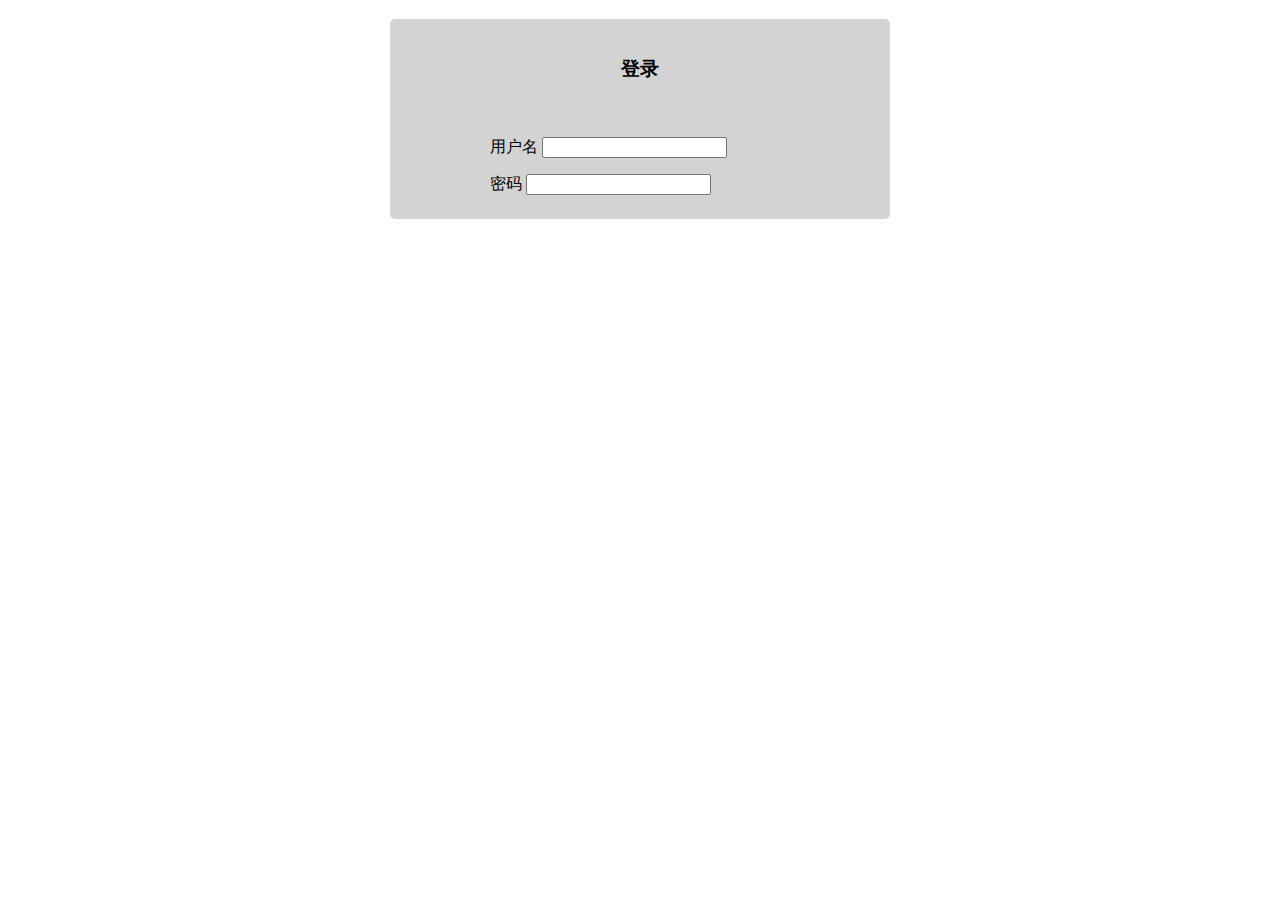
==== index.html @ 017119d0 "Update index.html" ====
<!Doctype html>
<html>
<head>
<meta charset="utf-8">
<title>我的主页</title>
  <style>
    .box{
      width:500px;
      height:200px;
      margin: auto;
      background-color: lightgray;
      border-radius: 5px 5px 5px 5px;
    }
    h3{
      text-align:center;
      line-height:100px;
    }
    .loginform{
      width:300px;
      height:100px;
      margin:auto;
    }
    input{
      
    }
  </style>
</head>
<body>
  <div class="box">
    <h3>登录</h3>
    <form class="loginform">
      <p>
        <span>用户名</span>
        <input type="text">
      </p>
      <p>
        <span>密码</span>
        <input type="text">
      </p>
    </form>
  </div>
</body>
</html>
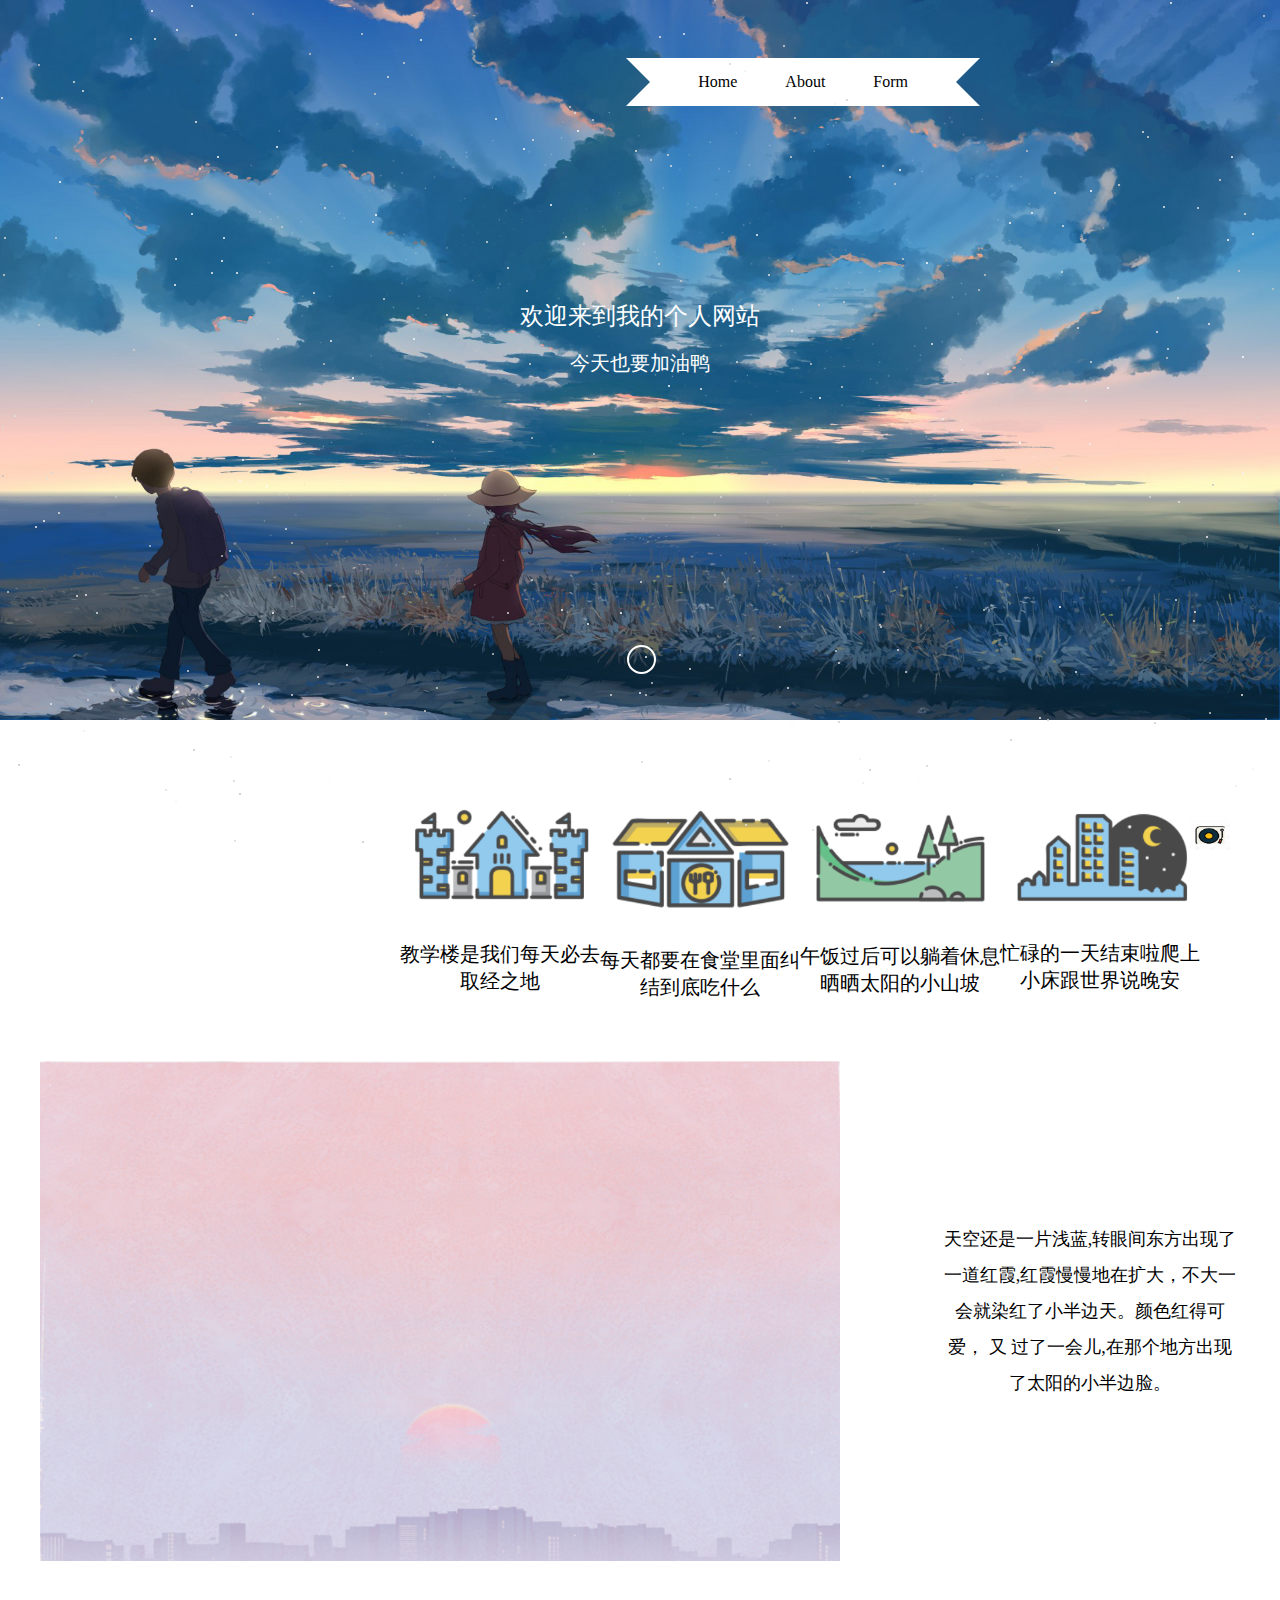
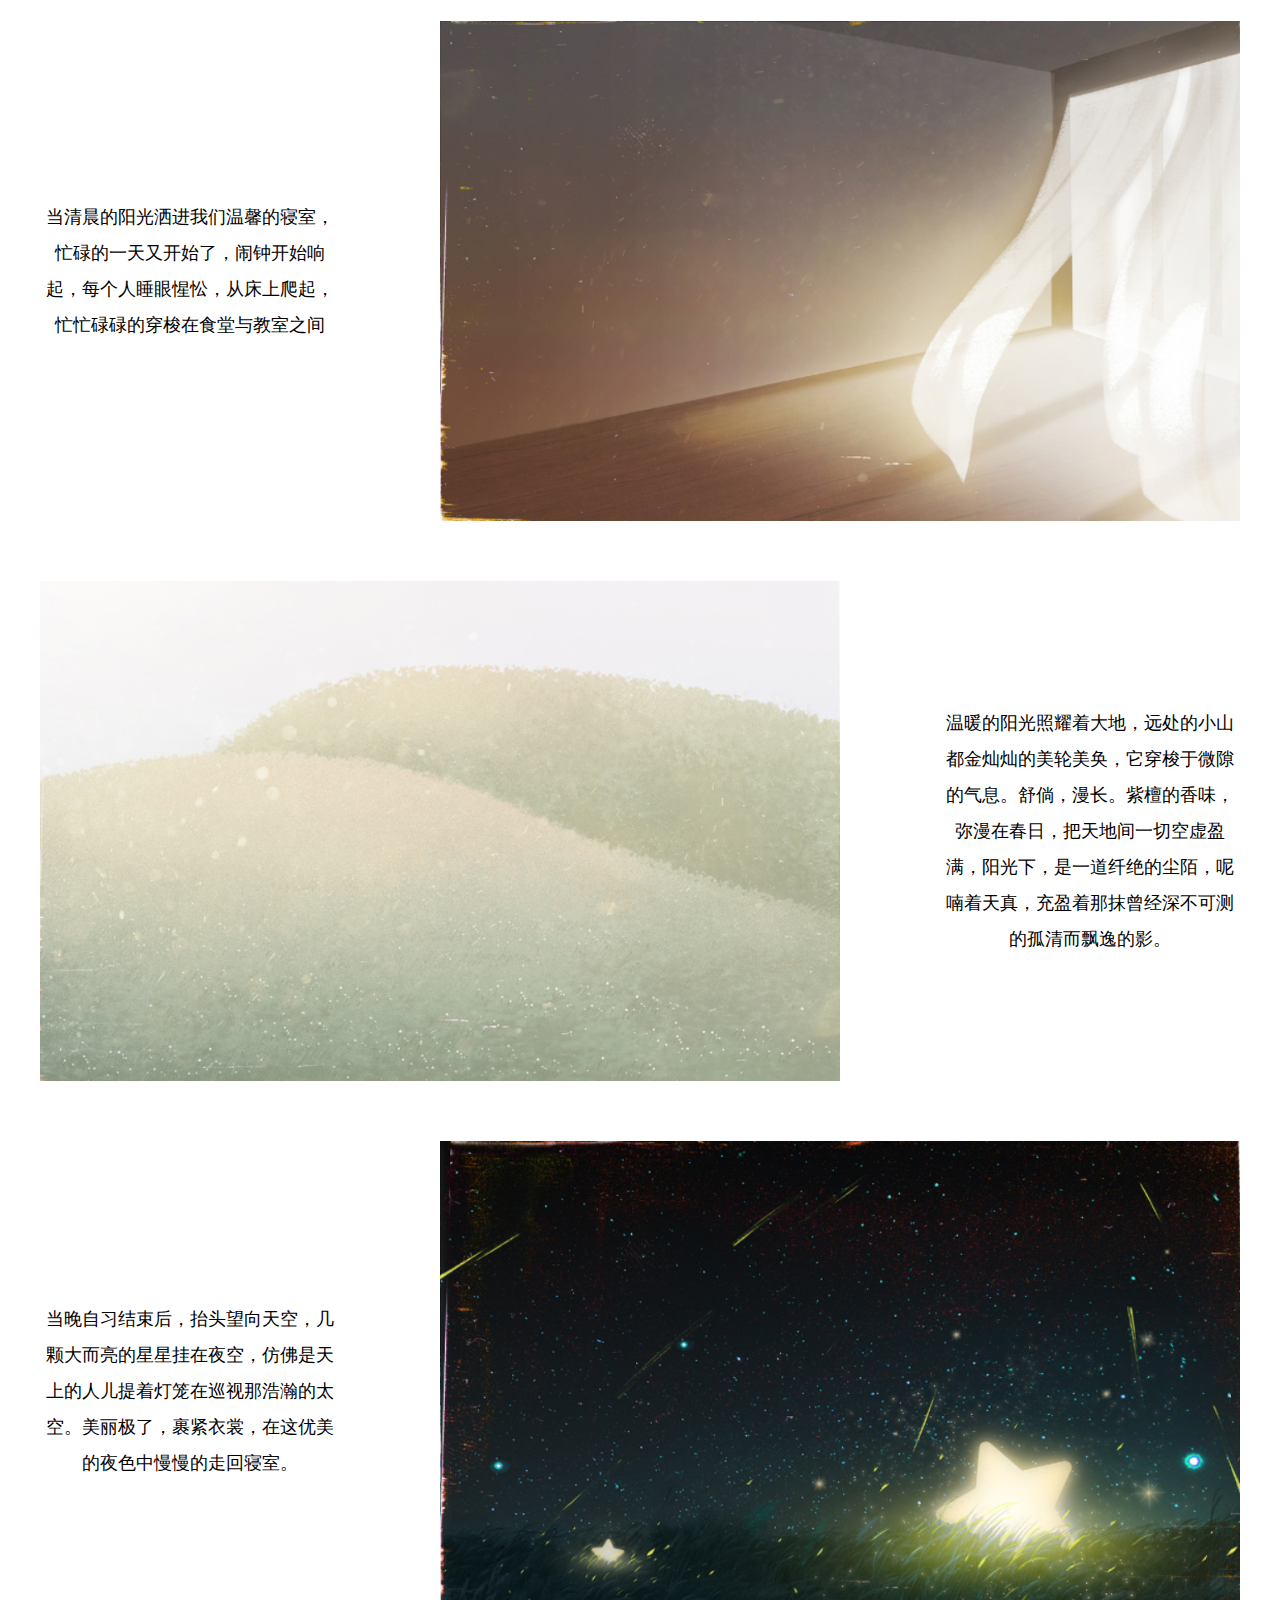
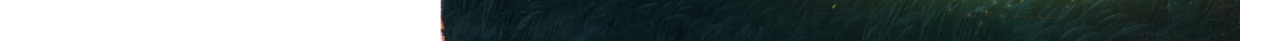
==== commit b293f499: "Update index.html" ====
--- a/index.html
+++ b/index.html
@@ -1,43 +1,81 @@
-<!Doctype html>
+<!doctype html>
 <html>
+
 <head>
-<meta charset="utf-8">
-<title>我的主页</title>
-  <style>
-    .box{
-      width:500px;
-      height:200px;
-      margin: auto;
-      background-color: lightgray;
-      border-radius: 5px 5px 5px 5px;
-    }
-    h3{
-      text-align:center;
-      line-height:100px;
-    }
-    .loginform{
-      width:300px;
-      height:100px;
-      margin:auto;
-    }
-    input{
-      
-    }
-  </style>
+    <meta charset="utf-8">
+    <title>我的主页</title>
+    <link rel="stylesheet" href="index.css">
 </head>
+
 <body>
-  <div class="box">
-    <h3>登录</h3>
-    <form class="loginform">
-      <p>
-        <span>用户名</span>
-        <input type="text">
-      </p>
-      <p>
-        <span>密码</span>
-        <input type="text">
-      </p>
-    </form>
-  </div>
+    <div class="home">
+        <div class="content">
+            <div class="stars"></div>
+            <img class="bgc" src="./img/imgs38.jpg" width="100%" alt="">
+            <h3 class="title">欢迎来到我的个人网站</h3>
+            <h3 class="titles">今天也要加油鸭</h3>
+            <img class="icon" src="./img/down.png" alt="">
+            <div class='ribbon'>
+                <a href='index.html'><span>Home</span></a>
+                <a href='about.html'><span>About</span></a>
+                <a href='form.html'><span>Form</span></a>
+
+            </div>
+
+        </div>
+        <div class="icons">
+            <div class="icons_items">
+                <img class="icons_items_imgs" src="./img/xuexiao.png" alt="">
+                <span>教学楼是我们每天必去取经之地</span>
+            </div>
+            <div class="icons_items">
+                <img class="icons_items_imgs" src="./img/canting.png" alt="">
+                <span>每天都要在食堂里面纠结到底吃什么</span>
+            </div>
+            <div class="icons_items">
+                <img class="icons_items_imgs" src="./img/fengjing.png" alt="">
+                <span>午饭过后可以躺着休息晒晒太阳的小山坡</span>
+            </div>
+            <div class="icons_items">
+                <img class="icons_items_imgs" src="./img/yewan.png" alt="">
+                <span>忙碌的一天结束啦爬上小床跟世界说晚安</span>
+            </div>
+        </div>
+        <div class="introduce">
+            <div class="introduce_item">
+                <img class="introduce_item_img" src="./img/imgs15.jpg" alt="">
+                <span class="introduce_item_title">天空还是一片浅蓝,转眼间东方出现了一道红霞,红霞慢慢地在扩大，不大一会就染红了小半边天。颜色红得可爱， 又 过了一会儿,在那个地方出现了太阳的小半边脸。</span>
+
+            </div>
+            <div class="introduce_item">
+
+                <span class="introduce_item_titles">当清晨的阳光洒进我们温馨的寝室，忙碌的一天又开始了，闹钟开始响起，每个人睡眼惺忪，从床上爬起，忙忙碌碌的穿梭在食堂与教室之间</span>
+                <img class="introduce_item_img" src="./img/imgs36.jpg" alt="">
+            </div>
+            <div class="introduce_item">
+                <img class="introduce_item_img" src="./img/imgs16.jpg" alt="">
+                <span class="introduce_item_title">温暖的阳光照耀着大地，远处的小山都金灿灿的美轮美奂，它穿梭于微隙的气息。舒倘，漫长。紫檀的香味，弥漫在春日，把天地间一切空虚盈满，阳光下，是一道纤绝的尘陌，呢喃着天真，充盈着那抹曾经深不可测的孤清而飘逸的影。</span>
+            </div>
+            <div class="introduce_item">
+                <span class="introduce_item_titles">当晚自习结束后，抬头望向天空，几颗大而亮的星星挂在夜空，仿佛是天上的人儿提着灯笼在巡视那浩瀚的太空。美丽极了，裹紧衣裳，在这优美的夜色中慢慢的走回寝室。</span>
+                <img class="introduce_item_img" src="./img/imgs14.jpg" alt="">
+            </div>
+        </div>
+        <audio autoplay="autoplay" id="audio" loop="loop">
+                <source src="video/music.mp3" type="audio/MP3">
+               
+        </audio>
+        <img class="music_img" src="./img/music_img.png" alt="">
+    </div>
+
 </body>
-</html>
+<script>
+    let mucics = document.getElementById('audio')
+    document.body.addEventListener('mousemove', function() {
+        setTimeout(() => {
+            mucics.play();
+        }, 2000);
+    }, false);
+</script>
+
+</html>--- a/index.css
+++ b/index.css
@@ -0,0 +1,273 @@
+* {
+    margin: 0;
+    padding: 0
+}
+
+.home {
+    height: 100%;
+    overflow: hidden;
+}
+
+.content {
+    perspective: 340px;
+    width: 100%;
+    position: relative;
+}
+
+h1 {
+    color: white;
+    text-align: center;
+}
+
+span {
+    display: block;
+    text-align: center;
+}
+
+.stars {
+    position: absolute;
+    top: 50%;
+    left: 50%;
+    width: 2px;
+    height: 2px;
+    z-index: 999;
+    border-radius: 50%;
+    box-shadow: -447px 387px #c4c4c4, -401px 118px #fafafa, -109px 217px #d9d9d9, -680px -436px #e3e3e3, 514px 360px #cccccc, -708px 298px #e8e8e8, -696px -270px #ededed, 116px -128px #f7f7f7, 179px 35px white, -404px -90px whitesmoke, -331px -309px #c4c4c4, -363px -24px #d1d1d1, 277px 416px #fafafa, -145px -244px whitesmoke, 123px 62px #d4d4d4, -407px 418px #d9d9d9, 535px 237px #d9d9d9, -466px -78px #f7f7f7, 257px 287px #dedede, 327px -398px #e0e0e0, -602px -38px #c2c2c2, 128px 398px #e6e6e6, 274px -446px #d1d1d1, -602px -298px #c7c7c7, 526px -5px #c4c4c4, -90px -158px #fcfcfc, 5px 294px whitesmoke, -633px 229px #c4c4c4, -475px 427px #dedede, 586px -453px #f2f2f2, 180px -432px #c7c7c7, -637px -88px #cfcfcf, -453px 308px #d6d6d6, -111px 1px #d9d9d9, 573px -450px #ededed, 198px 300px #d6d6d6, -355px 166px #dedede, -715px 13px #e3e3e3, 262px -104px #d1d1d1, 147px 325px #dbdbdb, 1px 399px #dbdbdb, 286px -100px white, 43px -329px #e8e8e8, 617px 55px #d9d9d9, -168px -392px #cccccc, 84px 219px #c9c9c9, 507px -226px #d9d9d9, -327px -70px #e6e6e6, 386px -212px #c4c4c4, -717px 4px #cfcfcf, 502px -231px #e3e3e3, 302px 56px #ededed, 649px 341px #c7c7c7, 569px 350px #c9c9c9, 516px -31px #e6e6e6, 689px 447px #c2c2c2, 591px -206px #fafafa, 422px -137px #e6e6e6, -510px -324px #cccccc, -649px 287px #c2c2c2, -194px -48px #f7f7f7, -279px -329px #d1d1d1, -406px 478px #dbdbdb, -735px -87px #c9c9c9, 30px -197px #dedede, -564px 233px #e6e6e6, -486px -324px #ededed, -54px -7px #ededed, -441px -194px #e3e3e3, -133px -95px #e0e0e0, -722px -73px #d6d6d6, 595px 423px #ededed, 568px -39px #ededed, 370px 377px #d1d1d1, -419px -102px #fcfcfc, -450px 109px #c4c4c4, -57px -119px #d1d1d1, -582px 150px #e6e6e6, 206px -263px #cfcfcf, 582px -461px #c9c9c9, -268px -141px #d9d9d9, -148px 291px #c7c7c7, 254px -179px #c9c9c9, 725px 424px #f0f0f0, 391px -150px #ebebeb, 89px -299px #d4d4d4, 170px 1px #c9c9c9, 243px 209px #c7c7c7, 27px 460px #c9c9c9, -465px -380px #d4d4d4, 530px -360px whitesmoke, -626px 53px #e0e0e0, 706px 218px #d9d9d9, 40px -82px #cccccc, -5px -212px #e6e6e6, -742px 33px #ebebeb, -714px 478px #e0e0e0, -585px -125px #cccccc, -216px 348px #cfcfcf, 601px 332px #ededed, 344px -88px #c4c4c4, 659px -22px #d1d1d1, -411px 188px #d6d6d6, -423px -206px #fcfcfc, -359px -136px #cfcfcf, 612px 406px whitesmoke, 725px 96px whitesmoke, 363px -446px white, -204px 325px #c9c9c9, 740px 176px #fafafa, -489px -352px white, -638px 64px #dbdbdb, 537px -65px #dbdbdb, 151px -32px #ebebeb, 681px 212px #fcfcfc, 604px -149px #e6e6e6, -542px -398px #c4c4c4, -707px 66px whitesmoke, -381px 258px #cfcfcf, -30px 332px #d6d6d6, 512px -381px #c9c9c9, 195px 288px #cccccc, -278px 479px #c7c7c7, 27px -208px #d6d6d6, -288px 15px white, -680px 248px #dedede, 433px 31px #c9c9c9, 150px -206px #d4d4d4, -79px 247px white, -594px 115px #e0e0e0, 99px 292px #e0e0e0, 673px -269px #dedede, -257px -64px #d1d1d1, 449px 81px #f2f2f2, 18px -99px #d1d1d1, -694px 415px #f7f7f7, 240px 264px #e0e0e0, 450px -172px white, 383px 7px #e8e8e8, 338px -73px #c9c9c9, 291px -19px #ebebeb, 659px 137px #d1d1d1, 602px -6px #fcfcfc, 554px 249px #ebebeb, 625px 356px #d9d9d9, 579px -183px #d6d6d6, -20px 250px white, -401px 431px #c4c4c4, -645px -232px #cccccc, -265px -148px white, 553px 258px #d1d1d1, 166px -360px #ebebeb, 719px 51px #ededed, 612px -129px #ebebeb, -465px -104px #f2f2f2, -154px -121px #d9d9d9, -1px 330px #f2f2f2, -666px 248px #f7f7f7, -720px 264px #ededed, 148px -365px #e6e6e6, -388px -349px #c4c4c4, 128px -88px #e3e3e3, -683px -274px #fafafa, -341px 41px #c9c9c9, -59px -471px #f0f0f0, -3px -427px #c2c2c2, 418px 167px #d6d6d6, 343px 247px #c7c7c7, 623px -347px #d1d1d1, 716px -217px white, 243px -409px whitesmoke, -75px -126px #d6d6d6, -730px -91px #c9c9c9, -210px -397px #cfcfcf, -349px 180px #c9c9c9, -567px -281px #e0e0e0, -460px 381px #fcfcfc, -310px -22px #ededed, 450px -1px #dbdbdb, -405px -328px #e3e3e3, 5px 332px #d6d6d6, -294px 302px #fcfcfc, -398px 97px whitesmoke, -696px 325px #cfcfcf, -589px 110px #d6d6d6, 353px -411px #dbdbdb, -697px -318px #ebebeb, -114px -72px #f0f0f0, 259px -193px #fcfcfc, 60px 26px #e6e6e6, -63px -232px white, 205px -372px #f7f7f7, -464px -333px #f2f2f2, -374px 123px white, -377px -386px #c7c7c7, -80px 337px #cccccc, 478px -178px #dbdbdb, 222px 420px #ebebeb, -707px 99px #c4c4c4, 716px -132px #fafafa, -253px -286px #e3e3e3, 646px 178px #f0f0f0, 201px 24px #d1d1d1, 178px -58px #c7c7c7, -557px 368px #ededed, 0px 219px #d9d9d9, -266px -269px #cccccc, 242px -197px #c9c9c9, -419px 193px #c2c2c2, -47px 91px #c7c7c7, -109px 75px #c2c2c2, -146px -453px #d6d6d6, 671px -350px #f2f2f2, 421px -91px #d9d9d9, 738px 19px #ededed, -316px -155px #dedede, 419px 244px #fcfcfc, -278px -418px #d6d6d6, -581px -181px #fcfcfc, 139px 264px #d9d9d9, 691px -11px #ebebeb, -622px 402px #c2c2c2, 219px 396px #f0f0f0, -149px -423px white, -716px -78px #d9d9d9, -590px 341px #e6e6e6, -208px 79px #d6d6d6, -227px -24px #f7f7f7, 239px 262px #d1d1d1, 740px 443px #f7f7f7, 509px 134px #d6d6d6, -555px 232px #e8e8e8, -67px -427px #cfcfcf, -368px 250px #f7f7f7, 715px -415px #fafafa, 411px -301px #f0f0f0, -322px 287px #d9d9d9, -429px -90px #f2f2f2, -327px -387px #f0f0f0, -491px 183px #c2c2c2, -133px 250px #d4d4d4, 538px 139px #e3e3e3, -417px -125px #f0f0f0, 653px -351px #e6e6e6, -549px 38px #d4d4d4, 602px 110px whitesmoke, 415px 105px #e0e0e0, -733px -371px #cfcfcf, 286px 403px #d4d4d4, 11px 320px #c4c4c4, -597px 158px whitesmoke, 716px -350px whitesmoke, 321px 67px #fafafa, -237px -300px #cfcfcf, 74px 152px #c9c9c9, 587px -123px #fcfcfc, 699px -332px whitesmoke, 399px 355px #f7f7f7, -323px 314px #dbdbdb, 89px 416px #c7c7c7, 445px 38px #e3e3e3, 572px 122px #c4c4c4, -258px 372px white, 49px 306px #d9d9d9, 437px -35px #dedede, 566px 174px #f2f2f2, 732px -299px whitesmoke, -410px 394px #ededed, 131px -415px white, 19px -326px #e8e8e8, -700px -188px #d1d1d1, 96px -1px #e0e0e0, -328px -396px #f0f0f0, -117px -214px #fcfcfc, -53px 261px #ebebeb, 80px 134px #d6d6d6, -364px -216px white, -636px -125px #dbdbdb, -639px -265px #e3e3e3, 208px 98px #c7c7c7, 172px 467px #e0e0e0, 435px 309px #e3e3e3, 194px -259px #f0f0f0, 209px -186px #c9c9c9, -312px 418px #fafafa, 229px 407px #c9c9c9, -449px -357px #fafafa, 674px 121px #e8e8e8, 608px -429px #ebebeb, -431px -428px #cfcfcf, 105px 462px #e3e3e3, -179px -372px #e3e3e3, 143px -317px #d6d6d6, -449px -149px #fafafa, -544px 250px #dedede, -220px -323px whitesmoke, 658px 8px whitesmoke, -656px -244px #e8e8e8, 347px 11px whitesmoke, 694px -230px #f7f7f7, -317px 1px #c4c4c4, 28px 23px #fcfcfc, -382px 321px #dbdbdb, 632px -74px #c4c4c4, 154px -245px #c2c2c2, -553px 337px #d6d6d6, -48px -243px #d1d1d1, 92px -391px #cccccc, -71px -256px #cfcfcf, -372px 57px #d9d9d9, 369px -140px #fcfcfc, 675px 81px #c2c2c2, -663px 254px #cccccc, 703px -203px #ededed, 74px -363px #c2c2c2, 643px -458px #d1d1d1, 198px 359px #cccccc, 265px 309px #d4d4d4, -353px -368px #e8e8e8, -465px 439px whitesmoke, 693px 360px #c9c9c9, 634px -397px #d1d1d1, 467px 25px whitesmoke, -558px -272px #e6e6e6, 671px 69px #dbdbdb, 407px 357px #cfcfcf, 379px 80px white, 10px -203px #c9c9c9, 104px -292px #f0f0f0, -667px -29px #d1d1d1, 557px -155px #e6e6e6, -505px 115px #cfcfcf, -605px 164px #f2f2f2, -108px -223px #e0e0e0, 523px -156px #ebebeb, 691px 230px white, -507px -13px #d1d1d1, -349px 332px #dedede, 520px 266px whitesmoke, -66px -250px #e6e6e6, -496px -449px #ebebeb, 414px -170px #dedede, -649px 230px #ebebeb, 598px -92px #c7c7c7, -638px 113px #c2c2c2, 151px 363px #f7f7f7, -445px -241px #f0f0f0, 527px -14px #dedede, 203px -61px #cfcfcf, -716px -284px #ebebeb, -525px 134px #c2c2c2;
+    animation: fly 15s linear infinite;
+    transform-style: preserve-3d;
+}
+
+.stars:before,
+.stars:after {
+    content: "";
+    position: absolute;
+    width: inherit;
+    height: inherit;
+    box-shadow: inherit;
+}
+
+.stars:before {
+    transform: translateZ(-300px);
+    opacity: .6;
+}
+
+.stars:after {
+    transform: translateZ(-600px);
+    opacity: .4;
+}
+
+@keyframes fly {
+    from {
+        transform: translateZ(0px);
+        opacity: .6;
+    }
+    to {
+        transform: translateZ(200px);
+        opacity: .8;
+    }
+}
+
+.title {
+    position: absolute;
+    display: flex;
+    justify-content: center;
+    left: 0;
+    right: 0;
+    top: 300px;
+    margin: auto;
+    bottom: 0;
+    color: #fff;
+    font-size: 24px;
+    font-weight: 500;
+}
+
+.titles {
+    position: absolute;
+    display: flex;
+    justify-content: center;
+    left: 0;
+    right: 0;
+    top: 350px;
+    margin: auto;
+    bottom: 0;
+    color: #fff;
+    font-size: 20px;
+    font-weight: 500;
+}
+
+.icon {
+    width: 15px;
+    height: 15px;
+    padding: 5px;
+    border: 2px solid #fff;
+    border-radius: 100%;
+    position: absolute;
+    left: 49%;
+    bottom: 50px;
+    animation: downs 2s linear infinite;
+}
+
+@keyframes downs {
+    from {
+        transform: translatey(0px);
+        opacity: .6;
+    }
+    to {
+        transform: translatey(30px);
+        opacity: .8;
+    }
+}
+
+.ribbon {
+    display: flex;
+    justify-content: center;
+    position: absolute;
+    right: 300px;
+    top: 50px;
+    margin: auto;
+}
+
+.ribbon:after,
+.ribbon:before {
+    margin-top: 0.5em;
+    content: "";
+    display: flex;
+    ;
+    border: 1.5em solid #fff;
+}
+
+.ribbon:after {
+    border-right-color: transparent;
+}
+
+.ribbon:before {
+    border-left-color: transparent;
+}
+
+.ribbon a:link,
+.ribbon a:visited {
+    color: #000;
+    text-decoration: none;
+    height: 3.5em;
+    overflow: hidden;
+}
+
+.ribbon span {
+    background: #fff;
+    display: inline-block;
+    line-height: 3em;
+    padding: 0 1.5em;
+    margin-top: 0.5em;
+    position: relative;
+    -webkit-transition: background-color 0.2s, margin-top 0.2s;
+    /* Saf3.2+, Chrome */
+    -moz-transition: background-color 0.2s, margin-top 0.2s;
+    /* FF4+ */
+    -ms-transition: background-color 0.2s, margin-top 0.2s;
+    /* IE10 */
+    -o-transition: background-color 0.2s, margin-top 0.2s;
+    /* Opera 10.5+ */
+    transition: background-color 0.2s, margin-top 0.2s;
+}
+
+.ribbon a:hover span {
+    background: #FFD204;
+    margin-top: 0;
+}
+
+.ribbon span:before {
+    content: "";
+    position: absolute;
+    top: 3em;
+    left: 0;
+    border-right: 0.5em solid #9B8651;
+    border-bottom: 0.5em solid #fff;
+}
+
+.ribbon span:after {
+    content: "";
+    position: absolute;
+    top: 3em;
+    right: 0;
+    border-left: 0.5em solid #9B8651;
+    border-bottom: 0.5em solid #fff;
+}
+
+.introduce {
+    display: flex;
+    flex-direction: column;
+}
+
+.introduce_item {
+    display: flex;
+    justify-content: center;
+    margin-top: 60px;
+}
+
+.introduce_item_img {
+    width: 800px;
+    height: 500px;
+}
+
+.introduce_item_title {
+    width: 300px;
+    font-size: 18px;
+    line-height: 36px;
+    align-self: center;
+    padding-left: 100px;
+}
+
+.introduce_item_titles {
+    width: 300px;
+    font-size: 18px;
+    line-height: 36px;
+    align-self: center;
+    padding-right: 100px;
+}
+
+audio {
+    position: fixed;
+    bottom: 50px;
+    right: 0;
+}
+
+.music_img {
+    position: fixed;
+    bottom: 50px;
+    right: 50px;
+    width: 40px;
+    height: 30px;
+    animation: muscis 5s linear infinite;
+}
+
+@keyframes muscis {
+    from {
+        transform: rotate (0deg);
+        opacity: .6;
+    }
+    to {
+        transform: rotate(360deg);
+        opacity: .8;
+    }
+}
+
+.icons {
+    display: flex;
+    justify-content: space-between;
+    padding: 0 400px;
+    box-sizing: border-box;
+    overflow: hidden;
+}
+
+.icons_items {
+    display: flex;
+    flex-direction: column;
+    font-size: 20px;
+    margin-top: 80px;
+    width: 200px;
+}
+
+.icons_items_imgs {
+    width: 200px;
+    margin-bottom: 30px;
+}
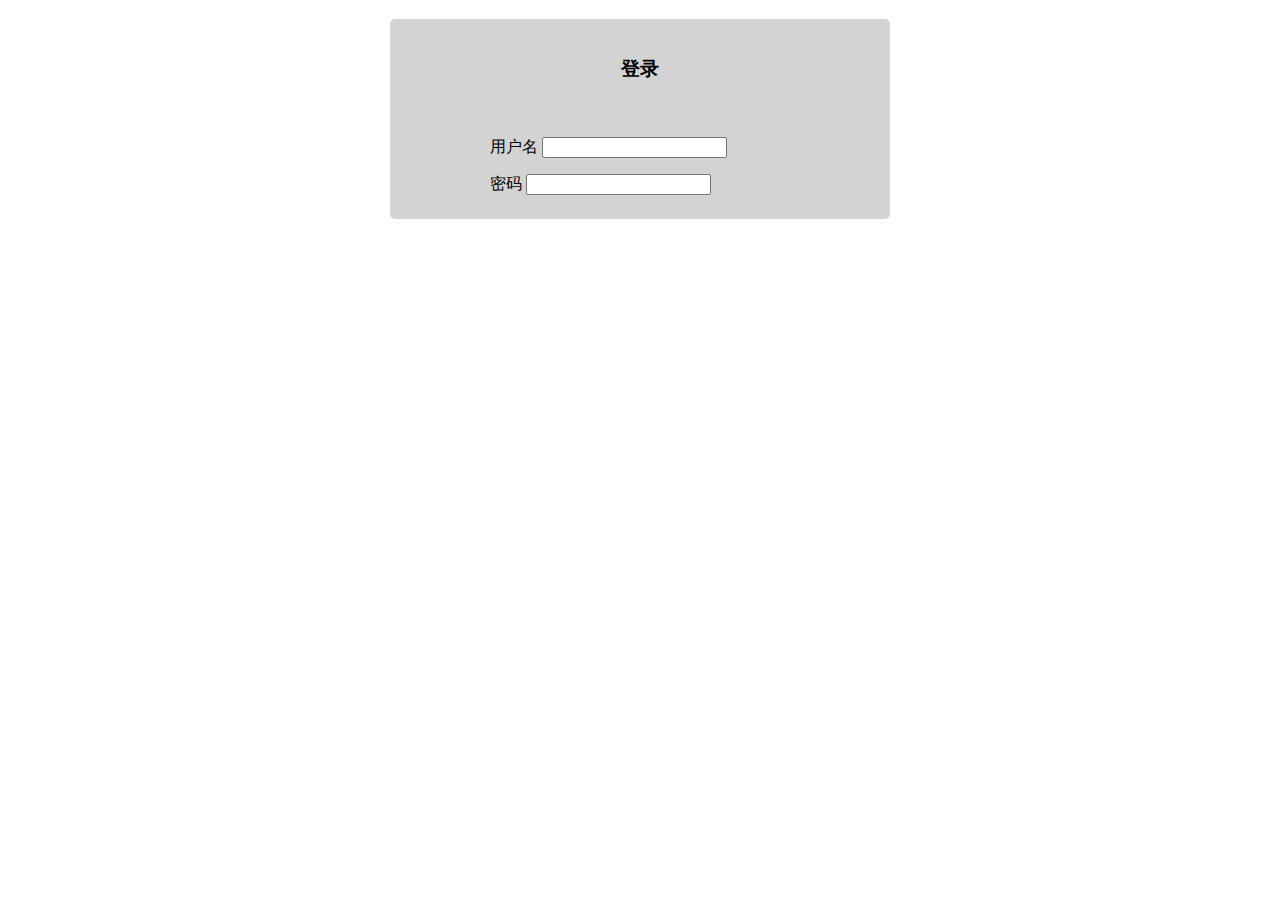
==== commit 5b683687: "Revert "Update index.html"" ====
--- a/index.html
+++ b/index.html
@@ -1,81 +1,43 @@
-<!doctype html>
+<!Doctype html>
 <html>
-
 <head>
-    <meta charset="utf-8">
-    <title>我的主页</title>
-    <link rel="stylesheet" href="index.css">
+<meta charset="utf-8">
+<title>我的主页</title>
+  <style>
+    .box{
+      width:500px;
+      height:200px;
+      margin: auto;
+      background-color: lightgray;
+      border-radius: 5px 5px 5px 5px;
+    }
+    h3{
+      text-align:center;
+      line-height:100px;
+    }
+    .loginform{
+      width:300px;
+      height:100px;
+      margin:auto;
+    }
+    input{
+      
+    }
+  </style>
 </head>
-
 <body>
-    <div class="home">
-        <div class="content">
-            <div class="stars"></div>
-            <img class="bgc" src="./img/imgs38.jpg" width="100%" alt="">
-            <h3 class="title">欢迎来到我的个人网站</h3>
-            <h3 class="titles">今天也要加油鸭</h3>
-            <img class="icon" src="./img/down.png" alt="">
-            <div class='ribbon'>
-                <a href='index.html'><span>Home</span></a>
-                <a href='about.html'><span>About</span></a>
-                <a href='form.html'><span>Form</span></a>
-
-            </div>
-
-        </div>
-        <div class="icons">
-            <div class="icons_items">
-                <img class="icons_items_imgs" src="./img/xuexiao.png" alt="">
-                <span>教学楼是我们每天必去取经之地</span>
-            </div>
-            <div class="icons_items">
-                <img class="icons_items_imgs" src="./img/canting.png" alt="">
-                <span>每天都要在食堂里面纠结到底吃什么</span>
-            </div>
-            <div class="icons_items">
-                <img class="icons_items_imgs" src="./img/fengjing.png" alt="">
-                <span>午饭过后可以躺着休息晒晒太阳的小山坡</span>
-            </div>
-            <div class="icons_items">
-                <img class="icons_items_imgs" src="./img/yewan.png" alt="">
-                <span>忙碌的一天结束啦爬上小床跟世界说晚安</span>
-            </div>
-        </div>
-        <div class="introduce">
-            <div class="introduce_item">
-                <img class="introduce_item_img" src="./img/imgs15.jpg" alt="">
-                <span class="introduce_item_title">天空还是一片浅蓝,转眼间东方出现了一道红霞,红霞慢慢地在扩大，不大一会就染红了小半边天。颜色红得可爱， 又 过了一会儿,在那个地方出现了太阳的小半边脸。</span>
-
-            </div>
-            <div class="introduce_item">
-
-                <span class="introduce_item_titles">当清晨的阳光洒进我们温馨的寝室，忙碌的一天又开始了，闹钟开始响起，每个人睡眼惺忪，从床上爬起，忙忙碌碌的穿梭在食堂与教室之间</span>
-                <img class="introduce_item_img" src="./img/imgs36.jpg" alt="">
-            </div>
-            <div class="introduce_item">
-                <img class="introduce_item_img" src="./img/imgs16.jpg" alt="">
-                <span class="introduce_item_title">温暖的阳光照耀着大地，远处的小山都金灿灿的美轮美奂，它穿梭于微隙的气息。舒倘，漫长。紫檀的香味，弥漫在春日，把天地间一切空虚盈满，阳光下，是一道纤绝的尘陌，呢喃着天真，充盈着那抹曾经深不可测的孤清而飘逸的影。</span>
-            </div>
-            <div class="introduce_item">
-                <span class="introduce_item_titles">当晚自习结束后，抬头望向天空，几颗大而亮的星星挂在夜空，仿佛是天上的人儿提着灯笼在巡视那浩瀚的太空。美丽极了，裹紧衣裳，在这优美的夜色中慢慢的走回寝室。</span>
-                <img class="introduce_item_img" src="./img/imgs14.jpg" alt="">
-            </div>
-        </div>
-        <audio autoplay="autoplay" id="audio" loop="loop">
-                <source src="video/music.mp3" type="audio/MP3">
-               
-        </audio>
-        <img class="music_img" src="./img/music_img.png" alt="">
-    </div>
-
+  <div class="box">
+    <h3>登录</h3>
+    <form class="loginform">
+      <p>
+        <span>用户名</span>
+        <input type="text">
+      </p>
+      <p>
+        <span>密码</span>
+        <input type="text">
+      </p>
+    </form>
+  </div>
 </body>
-<script>
-    let mucics = document.getElementById('audio')
-    document.body.addEventListener('mousemove', function() {
-        setTimeout(() => {
-            mucics.play();
-        }, 2000);
-    }, false);
-</script>
-
-</html>+</html>
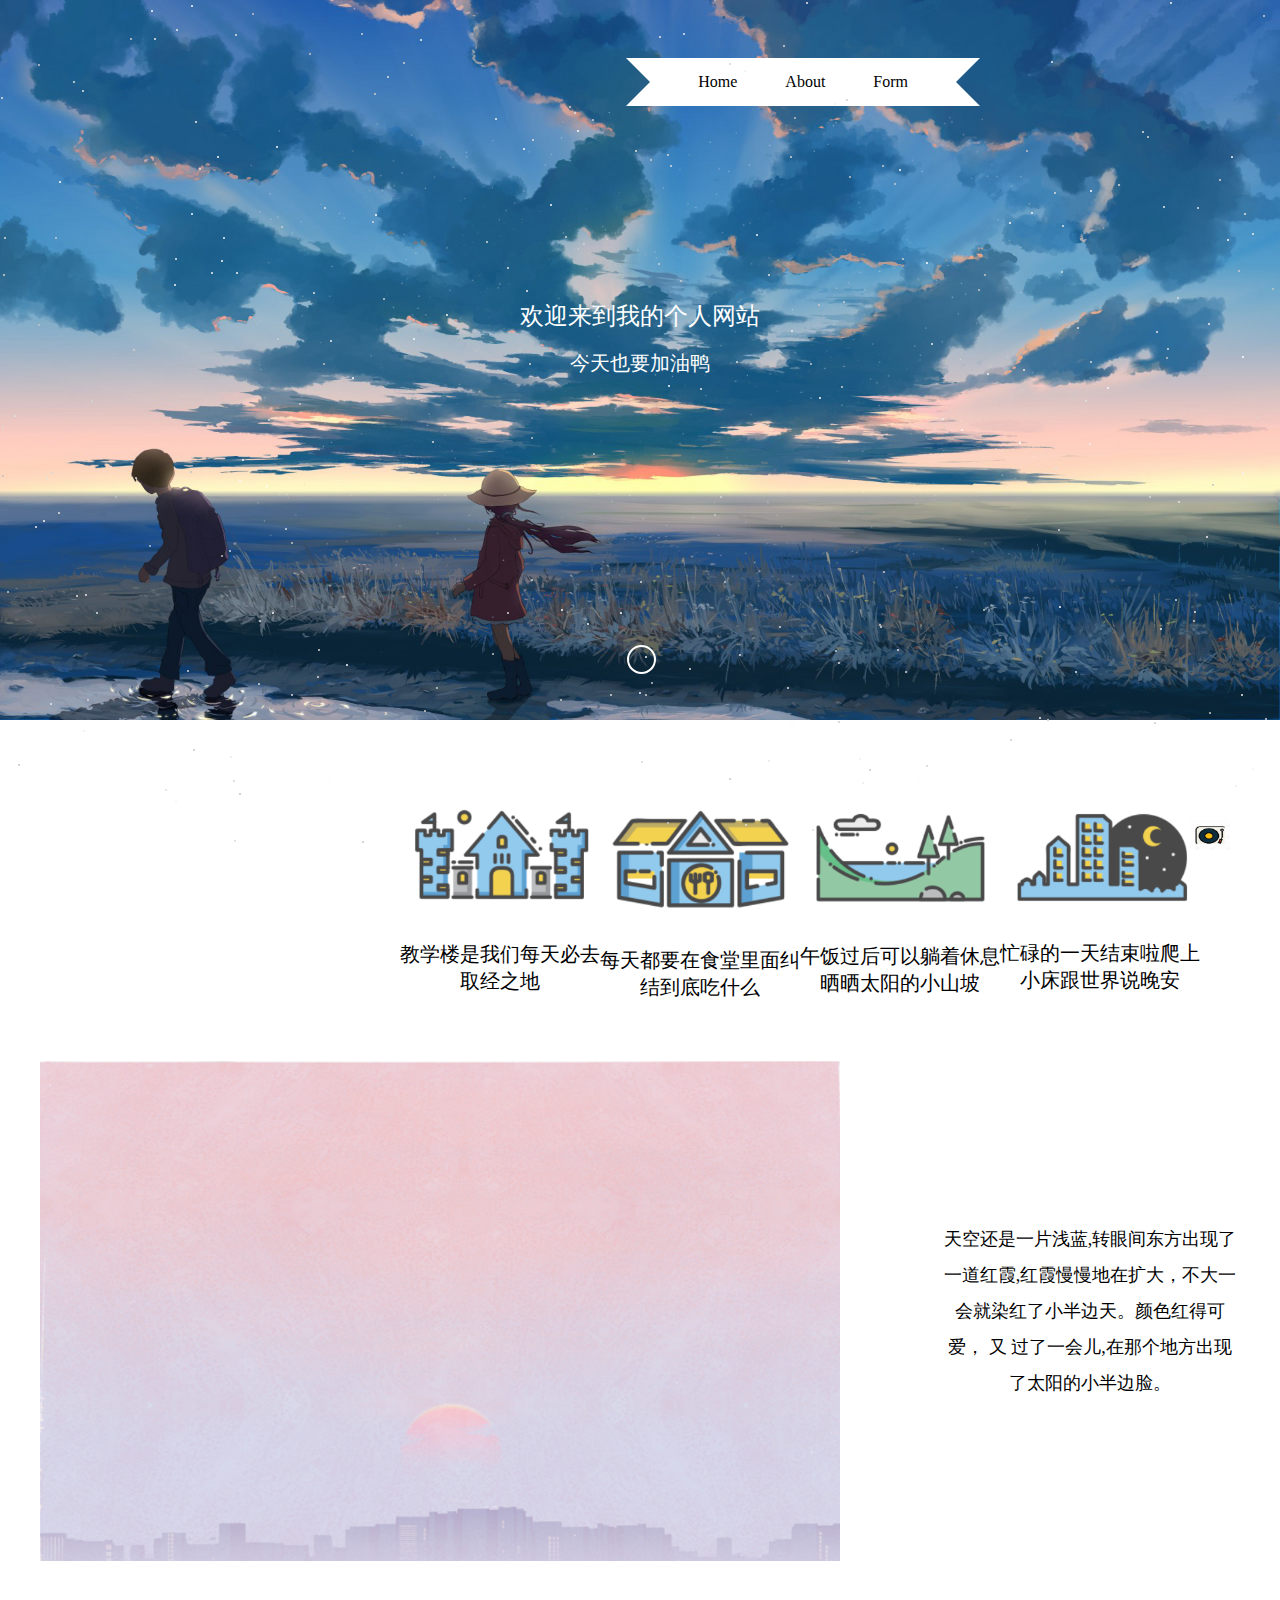
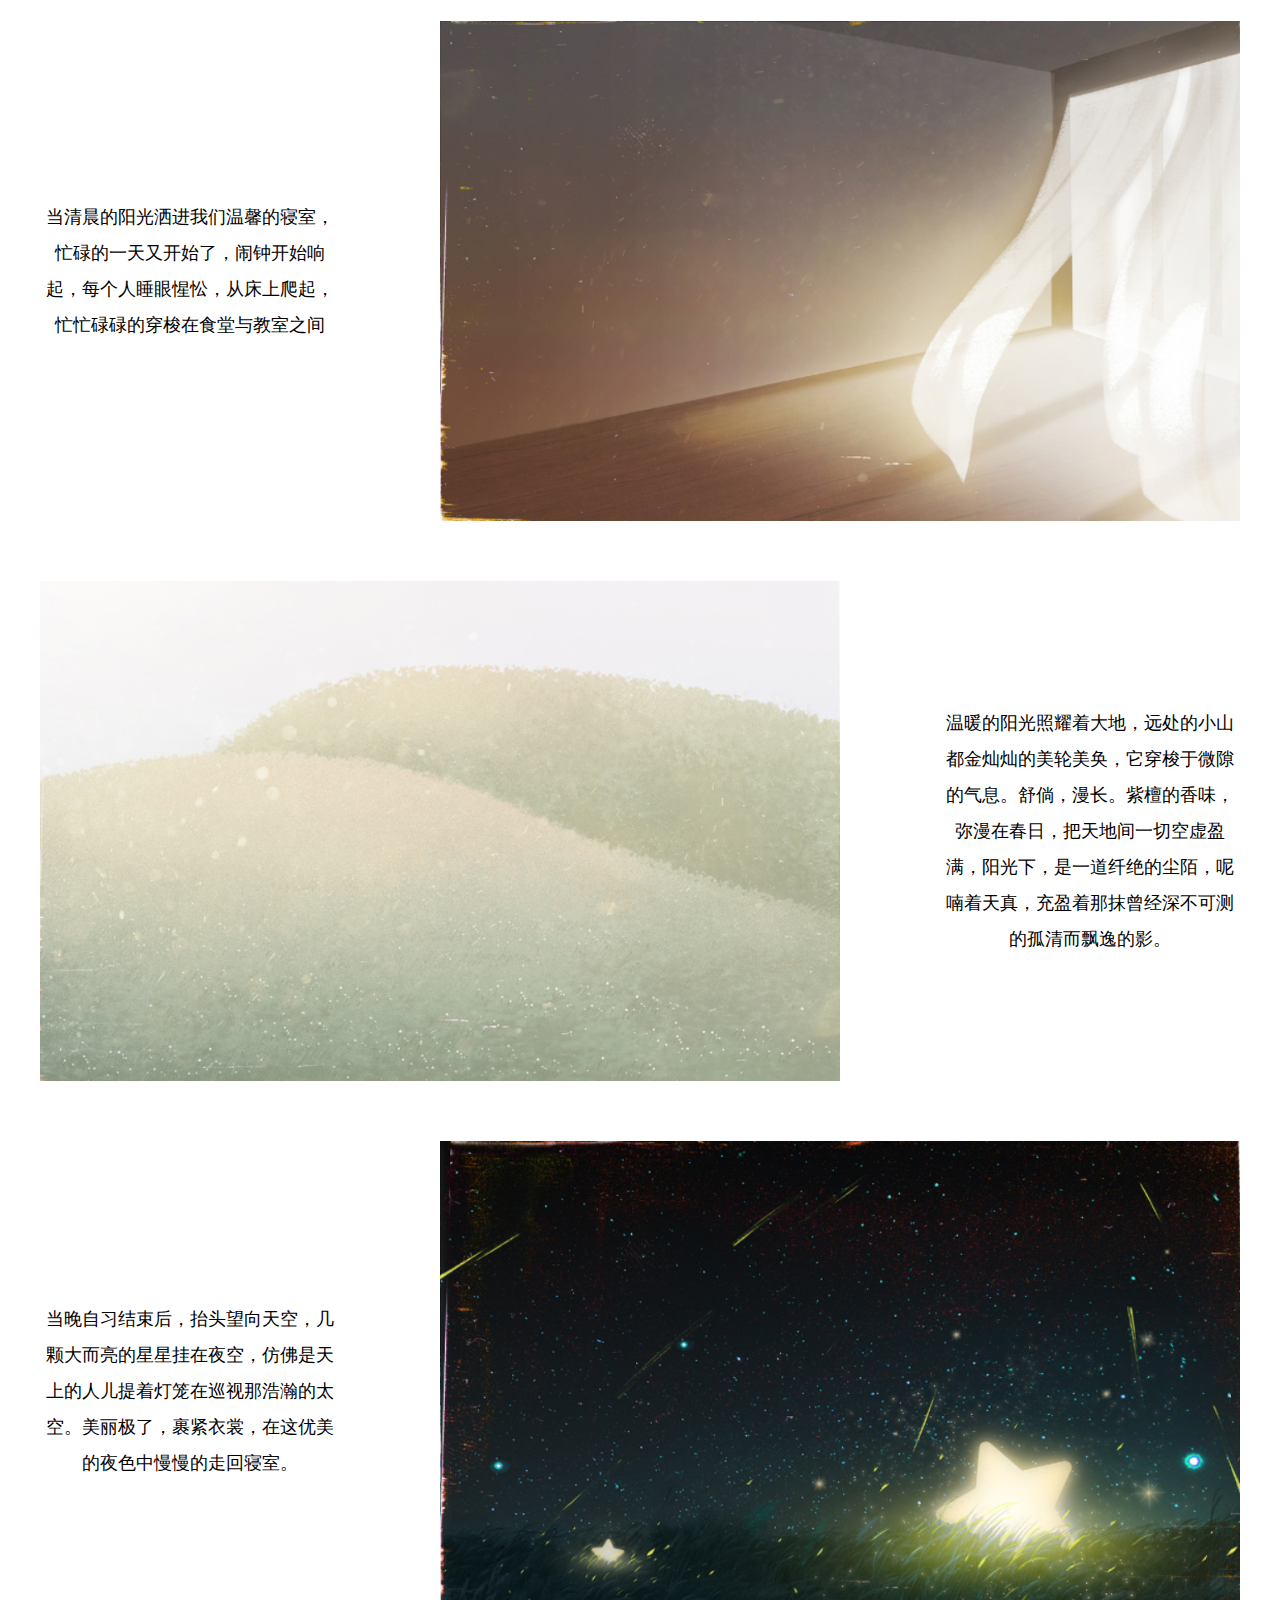
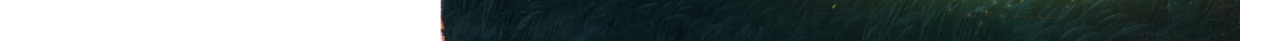
==== commit 3a93c6bd: "Update index.html" ====
--- a/index.html
+++ b/index.html
@@ -1,43 +1,81 @@
-<!Doctype html>
+<!doctype html>
 <html>
+
 <head>
-<meta charset="utf-8">
-<title>我的主页</title>
-  <style>
-    .box{
-      width:500px;
-      height:200px;
-      margin: auto;
-      background-color: lightgray;
-      border-radius: 5px 5px 5px 5px;
-    }
-    h3{
-      text-align:center;
-      line-height:100px;
-    }
-    .loginform{
-      width:300px;
-      height:100px;
-      margin:auto;
-    }
-    input{
-      
-    }
-  </style>
+    <meta charset="utf-8">
+    <title>主页</title>
+    <link rel="stylesheet" href="index.css">
 </head>
+
 <body>
-  <div class="box">
-    <h3>登录</h3>
-    <form class="loginform">
-      <p>
-        <span>用户名</span>
-        <input type="text">
-      </p>
-      <p>
-        <span>密码</span>
-        <input type="text">
-      </p>
-    </form>
-  </div>
+    <div class="home">
+        <div class="content">
+            <div class="stars"></div>
+            <img class="bgc" src="./img/imgs38.jpg" width="100%" alt="">
+            <h3 class="title">欢迎来到我的个人网站</h3>
+            <h3 class="titles">今天也要加油鸭</h3>
+            <img class="icon" src="./img/down.png" alt="">
+            <div class='ribbon'>
+                <a href='index.html'><span>Home</span></a>
+                <a href='about.html'><span>About</span></a>
+                <a href='form.html'><span>Form</span></a>
+
+            </div>
+
+        </div>
+        <div class="icons">
+            <div class="icons_items">
+                <img class="icons_items_imgs" src="./img/xuexiao.png" alt="">
+                <span>教学楼是我们每天必去取经之地</span>
+            </div>
+            <div class="icons_items">
+                <img class="icons_items_imgs" src="./img/canting.png" alt="">
+                <span>每天都要在食堂里面纠结到底吃什么</span>
+            </div>
+            <div class="icons_items">
+                <img class="icons_items_imgs" src="./img/fengjing.png" alt="">
+                <span>午饭过后可以躺着休息晒晒太阳的小山坡</span>
+            </div>
+            <div class="icons_items">
+                <img class="icons_items_imgs" src="./img/yewan.png" alt="">
+                <span>忙碌的一天结束啦爬上小床跟世界说晚安</span>
+            </div>
+        </div>
+        <div class="introduce">
+            <div class="introduce_item">
+                <img class="introduce_item_img" src="./img/imgs15.jpg" alt="">
+                <span class="introduce_item_title">天空还是一片浅蓝,转眼间东方出现了一道红霞,红霞慢慢地在扩大，不大一会就染红了小半边天。颜色红得可爱， 又 过了一会儿,在那个地方出现了太阳的小半边脸。</span>
+
+            </div>
+            <div class="introduce_item">
+
+                <span class="introduce_item_titles">当清晨的阳光洒进我们温馨的寝室，忙碌的一天又开始了，闹钟开始响起，每个人睡眼惺忪，从床上爬起，忙忙碌碌的穿梭在食堂与教室之间</span>
+                <img class="introduce_item_img" src="./img/imgs36.jpg" alt="">
+            </div>
+            <div class="introduce_item">
+                <img class="introduce_item_img" src="./img/imgs16.jpg" alt="">
+                <span class="introduce_item_title">温暖的阳光照耀着大地，远处的小山都金灿灿的美轮美奂，它穿梭于微隙的气息。舒倘，漫长。紫檀的香味，弥漫在春日，把天地间一切空虚盈满，阳光下，是一道纤绝的尘陌，呢喃着天真，充盈着那抹曾经深不可测的孤清而飘逸的影。</span>
+            </div>
+            <div class="introduce_item">
+                <span class="introduce_item_titles">当晚自习结束后，抬头望向天空，几颗大而亮的星星挂在夜空，仿佛是天上的人儿提着灯笼在巡视那浩瀚的太空。美丽极了，裹紧衣裳，在这优美的夜色中慢慢的走回寝室。</span>
+                <img class="introduce_item_img" src="./img/imgs14.jpg" alt="">
+            </div>
+        </div>
+        <audio autoplay="autoplay" id="audio" loop="loop">
+                <source src="video/music.mp3" type="audio/MP3">
+               
+        </audio>
+        <img class="music_img" src="./img/music_img.png" alt="">
+    </div>
+
 </body>
+<script>
+    let mucics = document.getElementById('audio')
+    document.body.addEventListener('mousemove', function() {
+        setTimeout(() => {
+            mucics.play();
+        }, 2000);
+    }, false);
+</script>
+
 </html>
--- a/index.css
+++ b/index.css
@@ -0,0 +1,273 @@
+* {
+    margin: 0;
+    padding: 0
+}
+
+.home {
+    height: 100%;
+    overflow: hidden;
+}
+
+.content {
+    perspective: 340px;
+    width: 100%;
+    position: relative;
+}
+
+h1 {
+    color: white;
+    text-align: center;
+}
+
+span {
+    display: block;
+    text-align: center;
+}
+
+.stars {
+    position: absolute;
+    top: 50%;
+    left: 50%;
+    width: 2px;
+    height: 2px;
+    z-index: 999;
+    border-radius: 50%;
+    box-shadow: -447px 387px #c4c4c4, -401px 118px #fafafa, -109px 217px #d9d9d9, -680px -436px #e3e3e3, 514px 360px #cccccc, -708px 298px #e8e8e8, -696px -270px #ededed, 116px -128px #f7f7f7, 179px 35px white, -404px -90px whitesmoke, -331px -309px #c4c4c4, -363px -24px #d1d1d1, 277px 416px #fafafa, -145px -244px whitesmoke, 123px 62px #d4d4d4, -407px 418px #d9d9d9, 535px 237px #d9d9d9, -466px -78px #f7f7f7, 257px 287px #dedede, 327px -398px #e0e0e0, -602px -38px #c2c2c2, 128px 398px #e6e6e6, 274px -446px #d1d1d1, -602px -298px #c7c7c7, 526px -5px #c4c4c4, -90px -158px #fcfcfc, 5px 294px whitesmoke, -633px 229px #c4c4c4, -475px 427px #dedede, 586px -453px #f2f2f2, 180px -432px #c7c7c7, -637px -88px #cfcfcf, -453px 308px #d6d6d6, -111px 1px #d9d9d9, 573px -450px #ededed, 198px 300px #d6d6d6, -355px 166px #dedede, -715px 13px #e3e3e3, 262px -104px #d1d1d1, 147px 325px #dbdbdb, 1px 399px #dbdbdb, 286px -100px white, 43px -329px #e8e8e8, 617px 55px #d9d9d9, -168px -392px #cccccc, 84px 219px #c9c9c9, 507px -226px #d9d9d9, -327px -70px #e6e6e6, 386px -212px #c4c4c4, -717px 4px #cfcfcf, 502px -231px #e3e3e3, 302px 56px #ededed, 649px 341px #c7c7c7, 569px 350px #c9c9c9, 516px -31px #e6e6e6, 689px 447px #c2c2c2, 591px -206px #fafafa, 422px -137px #e6e6e6, -510px -324px #cccccc, -649px 287px #c2c2c2, -194px -48px #f7f7f7, -279px -329px #d1d1d1, -406px 478px #dbdbdb, -735px -87px #c9c9c9, 30px -197px #dedede, -564px 233px #e6e6e6, -486px -324px #ededed, -54px -7px #ededed, -441px -194px #e3e3e3, -133px -95px #e0e0e0, -722px -73px #d6d6d6, 595px 423px #ededed, 568px -39px #ededed, 370px 377px #d1d1d1, -419px -102px #fcfcfc, -450px 109px #c4c4c4, -57px -119px #d1d1d1, -582px 150px #e6e6e6, 206px -263px #cfcfcf, 582px -461px #c9c9c9, -268px -141px #d9d9d9, -148px 291px #c7c7c7, 254px -179px #c9c9c9, 725px 424px #f0f0f0, 391px -150px #ebebeb, 89px -299px #d4d4d4, 170px 1px #c9c9c9, 243px 209px #c7c7c7, 27px 460px #c9c9c9, -465px -380px #d4d4d4, 530px -360px whitesmoke, -626px 53px #e0e0e0, 706px 218px #d9d9d9, 40px -82px #cccccc, -5px -212px #e6e6e6, -742px 33px #ebebeb, -714px 478px #e0e0e0, -585px -125px #cccccc, -216px 348px #cfcfcf, 601px 332px #ededed, 344px -88px #c4c4c4, 659px -22px #d1d1d1, -411px 188px #d6d6d6, -423px -206px #fcfcfc, -359px -136px #cfcfcf, 612px 406px whitesmoke, 725px 96px whitesmoke, 363px -446px white, -204px 325px #c9c9c9, 740px 176px #fafafa, -489px -352px white, -638px 64px #dbdbdb, 537px -65px #dbdbdb, 151px -32px #ebebeb, 681px 212px #fcfcfc, 604px -149px #e6e6e6, -542px -398px #c4c4c4, -707px 66px whitesmoke, -381px 258px #cfcfcf, -30px 332px #d6d6d6, 512px -381px #c9c9c9, 195px 288px #cccccc, -278px 479px #c7c7c7, 27px -208px #d6d6d6, -288px 15px white, -680px 248px #dedede, 433px 31px #c9c9c9, 150px -206px #d4d4d4, -79px 247px white, -594px 115px #e0e0e0, 99px 292px #e0e0e0, 673px -269px #dedede, -257px -64px #d1d1d1, 449px 81px #f2f2f2, 18px -99px #d1d1d1, -694px 415px #f7f7f7, 240px 264px #e0e0e0, 450px -172px white, 383px 7px #e8e8e8, 338px -73px #c9c9c9, 291px -19px #ebebeb, 659px 137px #d1d1d1, 602px -6px #fcfcfc, 554px 249px #ebebeb, 625px 356px #d9d9d9, 579px -183px #d6d6d6, -20px 250px white, -401px 431px #c4c4c4, -645px -232px #cccccc, -265px -148px white, 553px 258px #d1d1d1, 166px -360px #ebebeb, 719px 51px #ededed, 612px -129px #ebebeb, -465px -104px #f2f2f2, -154px -121px #d9d9d9, -1px 330px #f2f2f2, -666px 248px #f7f7f7, -720px 264px #ededed, 148px -365px #e6e6e6, -388px -349px #c4c4c4, 128px -88px #e3e3e3, -683px -274px #fafafa, -341px 41px #c9c9c9, -59px -471px #f0f0f0, -3px -427px #c2c2c2, 418px 167px #d6d6d6, 343px 247px #c7c7c7, 623px -347px #d1d1d1, 716px -217px white, 243px -409px whitesmoke, -75px -126px #d6d6d6, -730px -91px #c9c9c9, -210px -397px #cfcfcf, -349px 180px #c9c9c9, -567px -281px #e0e0e0, -460px 381px #fcfcfc, -310px -22px #ededed, 450px -1px #dbdbdb, -405px -328px #e3e3e3, 5px 332px #d6d6d6, -294px 302px #fcfcfc, -398px 97px whitesmoke, -696px 325px #cfcfcf, -589px 110px #d6d6d6, 353px -411px #dbdbdb, -697px -318px #ebebeb, -114px -72px #f0f0f0, 259px -193px #fcfcfc, 60px 26px #e6e6e6, -63px -232px white, 205px -372px #f7f7f7, -464px -333px #f2f2f2, -374px 123px white, -377px -386px #c7c7c7, -80px 337px #cccccc, 478px -178px #dbdbdb, 222px 420px #ebebeb, -707px 99px #c4c4c4, 716px -132px #fafafa, -253px -286px #e3e3e3, 646px 178px #f0f0f0, 201px 24px #d1d1d1, 178px -58px #c7c7c7, -557px 368px #ededed, 0px 219px #d9d9d9, -266px -269px #cccccc, 242px -197px #c9c9c9, -419px 193px #c2c2c2, -47px 91px #c7c7c7, -109px 75px #c2c2c2, -146px -453px #d6d6d6, 671px -350px #f2f2f2, 421px -91px #d9d9d9, 738px 19px #ededed, -316px -155px #dedede, 419px 244px #fcfcfc, -278px -418px #d6d6d6, -581px -181px #fcfcfc, 139px 264px #d9d9d9, 691px -11px #ebebeb, -622px 402px #c2c2c2, 219px 396px #f0f0f0, -149px -423px white, -716px -78px #d9d9d9, -590px 341px #e6e6e6, -208px 79px #d6d6d6, -227px -24px #f7f7f7, 239px 262px #d1d1d1, 740px 443px #f7f7f7, 509px 134px #d6d6d6, -555px 232px #e8e8e8, -67px -427px #cfcfcf, -368px 250px #f7f7f7, 715px -415px #fafafa, 411px -301px #f0f0f0, -322px 287px #d9d9d9, -429px -90px #f2f2f2, -327px -387px #f0f0f0, -491px 183px #c2c2c2, -133px 250px #d4d4d4, 538px 139px #e3e3e3, -417px -125px #f0f0f0, 653px -351px #e6e6e6, -549px 38px #d4d4d4, 602px 110px whitesmoke, 415px 105px #e0e0e0, -733px -371px #cfcfcf, 286px 403px #d4d4d4, 11px 320px #c4c4c4, -597px 158px whitesmoke, 716px -350px whitesmoke, 321px 67px #fafafa, -237px -300px #cfcfcf, 74px 152px #c9c9c9, 587px -123px #fcfcfc, 699px -332px whitesmoke, 399px 355px #f7f7f7, -323px 314px #dbdbdb, 89px 416px #c7c7c7, 445px 38px #e3e3e3, 572px 122px #c4c4c4, -258px 372px white, 49px 306px #d9d9d9, 437px -35px #dedede, 566px 174px #f2f2f2, 732px -299px whitesmoke, -410px 394px #ededed, 131px -415px white, 19px -326px #e8e8e8, -700px -188px #d1d1d1, 96px -1px #e0e0e0, -328px -396px #f0f0f0, -117px -214px #fcfcfc, -53px 261px #ebebeb, 80px 134px #d6d6d6, -364px -216px white, -636px -125px #dbdbdb, -639px -265px #e3e3e3, 208px 98px #c7c7c7, 172px 467px #e0e0e0, 435px 309px #e3e3e3, 194px -259px #f0f0f0, 209px -186px #c9c9c9, -312px 418px #fafafa, 229px 407px #c9c9c9, -449px -357px #fafafa, 674px 121px #e8e8e8, 608px -429px #ebebeb, -431px -428px #cfcfcf, 105px 462px #e3e3e3, -179px -372px #e3e3e3, 143px -317px #d6d6d6, -449px -149px #fafafa, -544px 250px #dedede, -220px -323px whitesmoke, 658px 8px whitesmoke, -656px -244px #e8e8e8, 347px 11px whitesmoke, 694px -230px #f7f7f7, -317px 1px #c4c4c4, 28px 23px #fcfcfc, -382px 321px #dbdbdb, 632px -74px #c4c4c4, 154px -245px #c2c2c2, -553px 337px #d6d6d6, -48px -243px #d1d1d1, 92px -391px #cccccc, -71px -256px #cfcfcf, -372px 57px #d9d9d9, 369px -140px #fcfcfc, 675px 81px #c2c2c2, -663px 254px #cccccc, 703px -203px #ededed, 74px -363px #c2c2c2, 643px -458px #d1d1d1, 198px 359px #cccccc, 265px 309px #d4d4d4, -353px -368px #e8e8e8, -465px 439px whitesmoke, 693px 360px #c9c9c9, 634px -397px #d1d1d1, 467px 25px whitesmoke, -558px -272px #e6e6e6, 671px 69px #dbdbdb, 407px 357px #cfcfcf, 379px 80px white, 10px -203px #c9c9c9, 104px -292px #f0f0f0, -667px -29px #d1d1d1, 557px -155px #e6e6e6, -505px 115px #cfcfcf, -605px 164px #f2f2f2, -108px -223px #e0e0e0, 523px -156px #ebebeb, 691px 230px white, -507px -13px #d1d1d1, -349px 332px #dedede, 520px 266px whitesmoke, -66px -250px #e6e6e6, -496px -449px #ebebeb, 414px -170px #dedede, -649px 230px #ebebeb, 598px -92px #c7c7c7, -638px 113px #c2c2c2, 151px 363px #f7f7f7, -445px -241px #f0f0f0, 527px -14px #dedede, 203px -61px #cfcfcf, -716px -284px #ebebeb, -525px 134px #c2c2c2;
+    animation: fly 15s linear infinite;
+    transform-style: preserve-3d;
+}
+
+.stars:before,
+.stars:after {
+    content: "";
+    position: absolute;
+    width: inherit;
+    height: inherit;
+    box-shadow: inherit;
+}
+
+.stars:before {
+    transform: translateZ(-300px);
+    opacity: .6;
+}
+
+.stars:after {
+    transform: translateZ(-600px);
+    opacity: .4;
+}
+
+@keyframes fly {
+    from {
+        transform: translateZ(0px);
+        opacity: .6;
+    }
+    to {
+        transform: translateZ(200px);
+        opacity: .8;
+    }
+}
+
+.title {
+    position: absolute;
+    display: flex;
+    justify-content: center;
+    left: 0;
+    right: 0;
+    top: 300px;
+    margin: auto;
+    bottom: 0;
+    color: #fff;
+    font-size: 24px;
+    font-weight: 500;
+}
+
+.titles {
+    position: absolute;
+    display: flex;
+    justify-content: center;
+    left: 0;
+    right: 0;
+    top: 350px;
+    margin: auto;
+    bottom: 0;
+    color: #fff;
+    font-size: 20px;
+    font-weight: 500;
+}
+
+.icon {
+    width: 15px;
+    height: 15px;
+    padding: 5px;
+    border: 2px solid #fff;
+    border-radius: 100%;
+    position: absolute;
+    left: 49%;
+    bottom: 50px;
+    animation: downs 2s linear infinite;
+}
+
+@keyframes downs {
+    from {
+        transform: translatey(0px);
+        opacity: .6;
+    }
+    to {
+        transform: translatey(30px);
+        opacity: .8;
+    }
+}
+
+.ribbon {
+    display: flex;
+    justify-content: center;
+    position: absolute;
+    right: 300px;
+    top: 50px;
+    margin: auto;
+}
+
+.ribbon:after,
+.ribbon:before {
+    margin-top: 0.5em;
+    content: "";
+    display: flex;
+    ;
+    border: 1.5em solid #fff;
+}
+
+.ribbon:after {
+    border-right-color: transparent;
+}
+
+.ribbon:before {
+    border-left-color: transparent;
+}
+
+.ribbon a:link,
+.ribbon a:visited {
+    color: #000;
+    text-decoration: none;
+    height: 3.5em;
+    overflow: hidden;
+}
+
+.ribbon span {
+    background: #fff;
+    display: inline-block;
+    line-height: 3em;
+    padding: 0 1.5em;
+    margin-top: 0.5em;
+    position: relative;
+    -webkit-transition: background-color 0.2s, margin-top 0.2s;
+    /* Saf3.2+, Chrome */
+    -moz-transition: background-color 0.2s, margin-top 0.2s;
+    /* FF4+ */
+    -ms-transition: background-color 0.2s, margin-top 0.2s;
+    /* IE10 */
+    -o-transition: background-color 0.2s, margin-top 0.2s;
+    /* Opera 10.5+ */
+    transition: background-color 0.2s, margin-top 0.2s;
+}
+
+.ribbon a:hover span {
+    background: #FFD204;
+    margin-top: 0;
+}
+
+.ribbon span:before {
+    content: "";
+    position: absolute;
+    top: 3em;
+    left: 0;
+    border-right: 0.5em solid #9B8651;
+    border-bottom: 0.5em solid #fff;
+}
+
+.ribbon span:after {
+    content: "";
+    position: absolute;
+    top: 3em;
+    right: 0;
+    border-left: 0.5em solid #9B8651;
+    border-bottom: 0.5em solid #fff;
+}
+
+.introduce {
+    display: flex;
+    flex-direction: column;
+}
+
+.introduce_item {
+    display: flex;
+    justify-content: center;
+    margin-top: 60px;
+}
+
+.introduce_item_img {
+    width: 800px;
+    height: 500px;
+}
+
+.introduce_item_title {
+    width: 300px;
+    font-size: 18px;
+    line-height: 36px;
+    align-self: center;
+    padding-left: 100px;
+}
+
+.introduce_item_titles {
+    width: 300px;
+    font-size: 18px;
+    line-height: 36px;
+    align-self: center;
+    padding-right: 100px;
+}
+
+audio {
+    position: fixed;
+    bottom: 50px;
+    right: 0;
+}
+
+.music_img {
+    position: fixed;
+    bottom: 50px;
+    right: 50px;
+    width: 40px;
+    height: 30px;
+    animation: muscis 5s linear infinite;
+}
+
+@keyframes muscis {
+    from {
+        transform: rotate (0deg);
+        opacity: .6;
+    }
+    to {
+        transform: rotate(360deg);
+        opacity: .8;
+    }
+}
+
+.icons {
+    display: flex;
+    justify-content: space-between;
+    padding: 0 400px;
+    box-sizing: border-box;
+    overflow: hidden;
+}
+
+.icons_items {
+    display: flex;
+    flex-direction: column;
+    font-size: 20px;
+    margin-top: 80px;
+    width: 200px;
+}
+
+.icons_items_imgs {
+    width: 200px;
+    margin-bottom: 30px;
+}
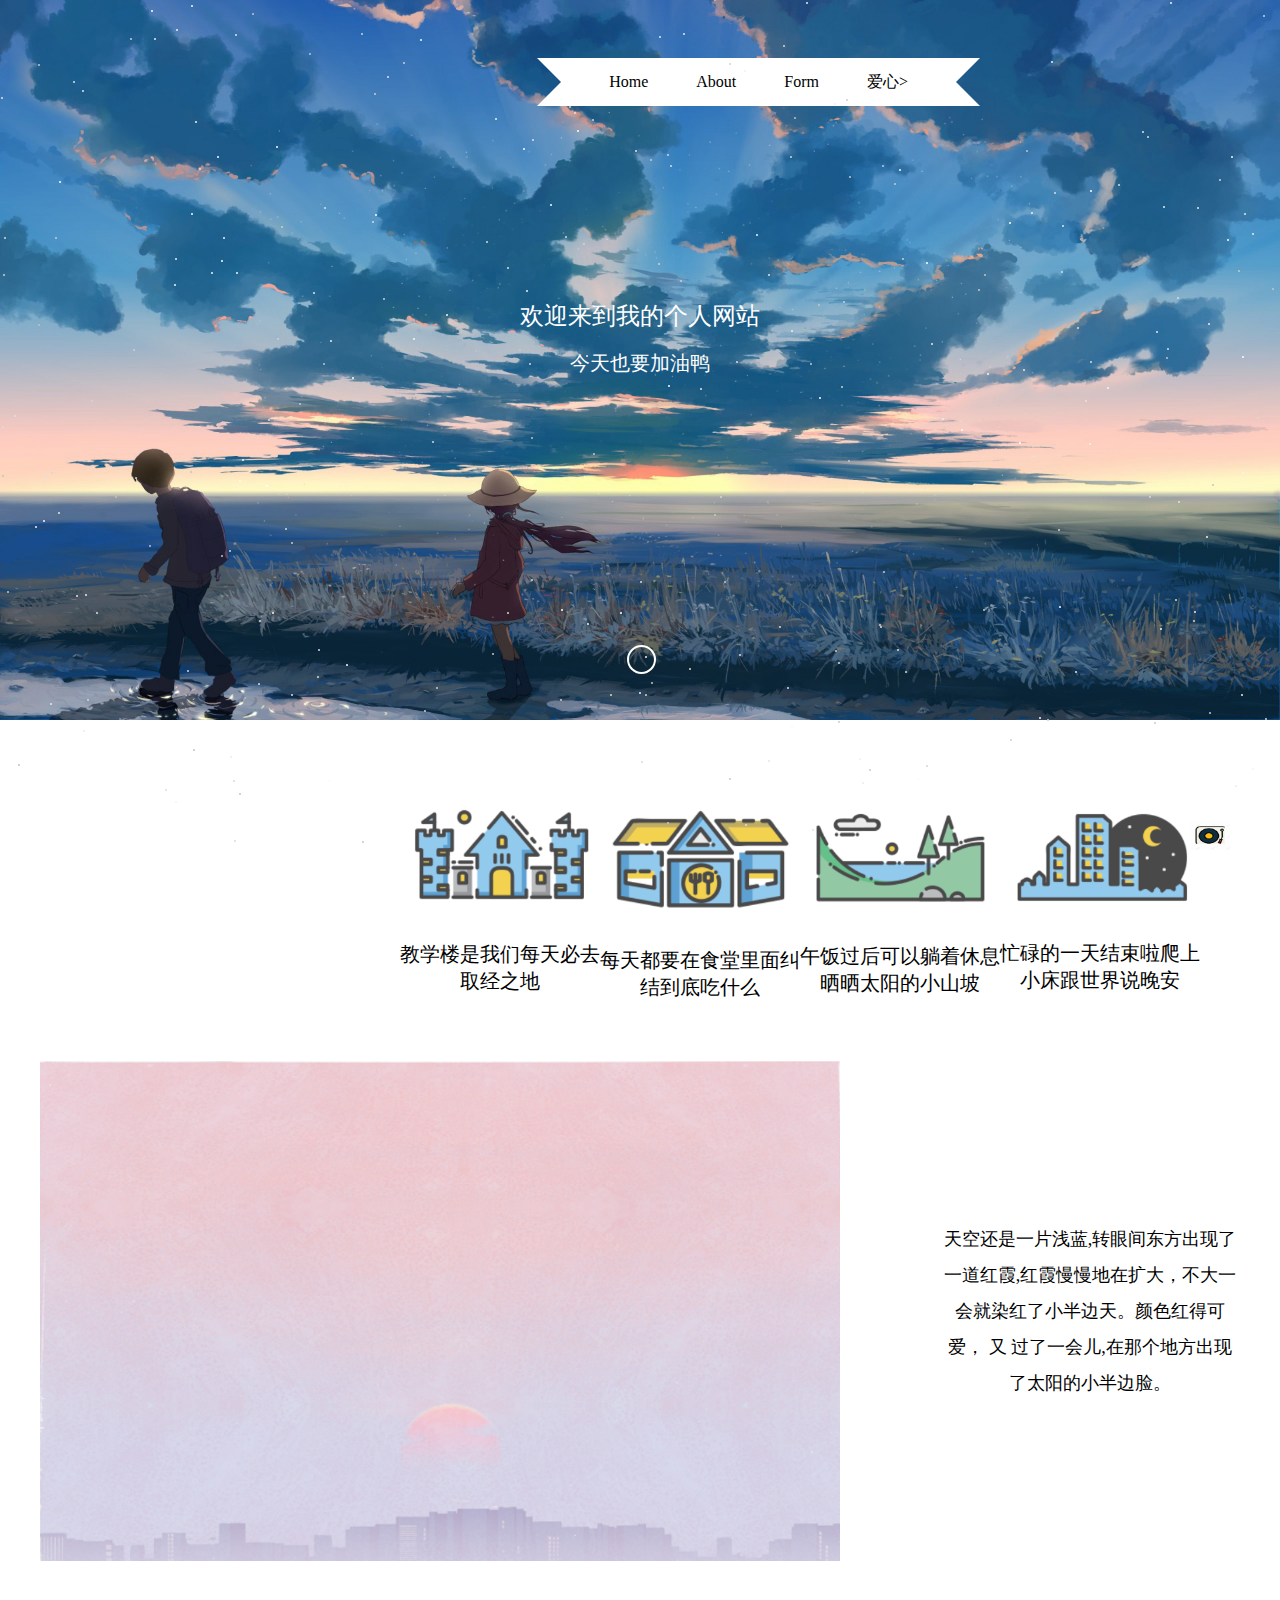
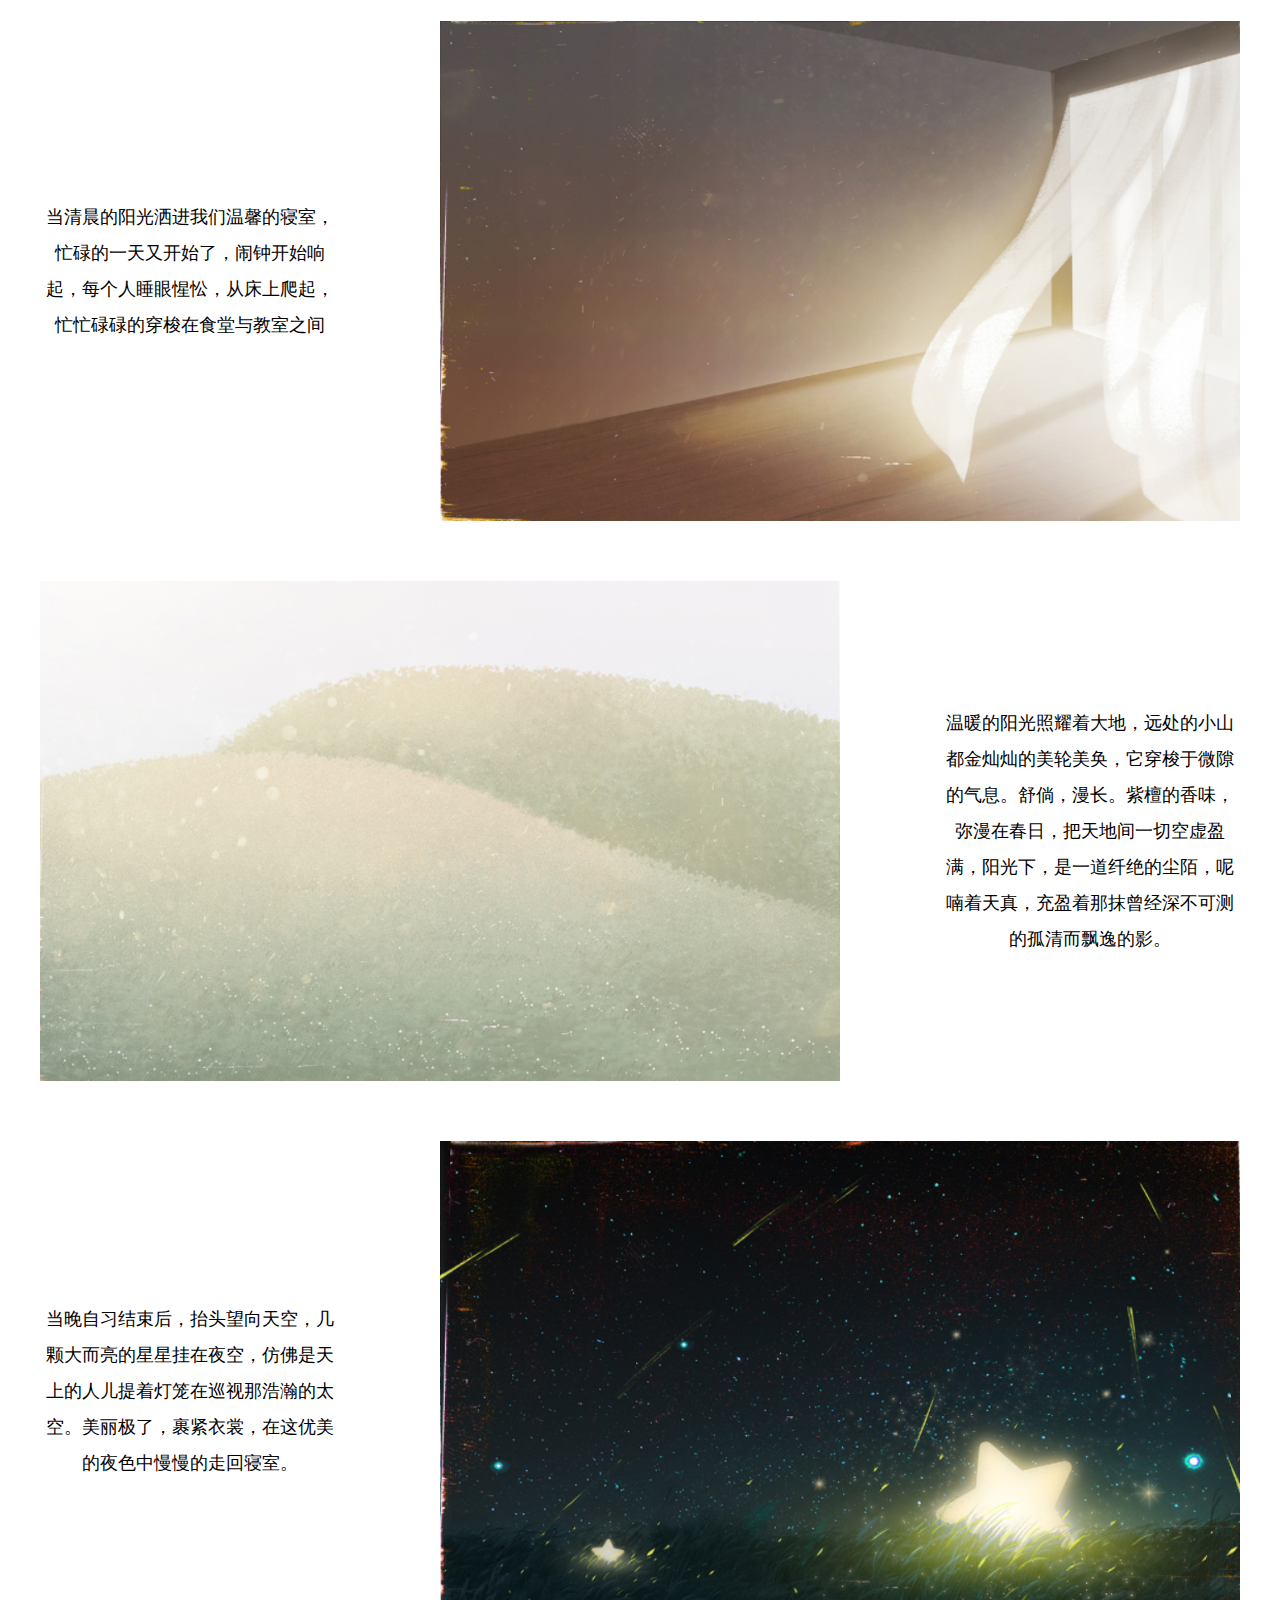
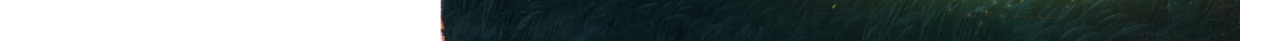
==== commit 89945155: "Update index.html" ====
--- a/index.html
+++ b/index.html
@@ -19,7 +19,7 @@
                 <a href='index.html'><span>Home</span></a>
                 <a href='about.html'><span>About</span></a>
                 <a href='form.html'><span>Form</span></a>
-
+                <a href='aixin.html'><span>爱心></span></a>
             </div>
 
         </div>
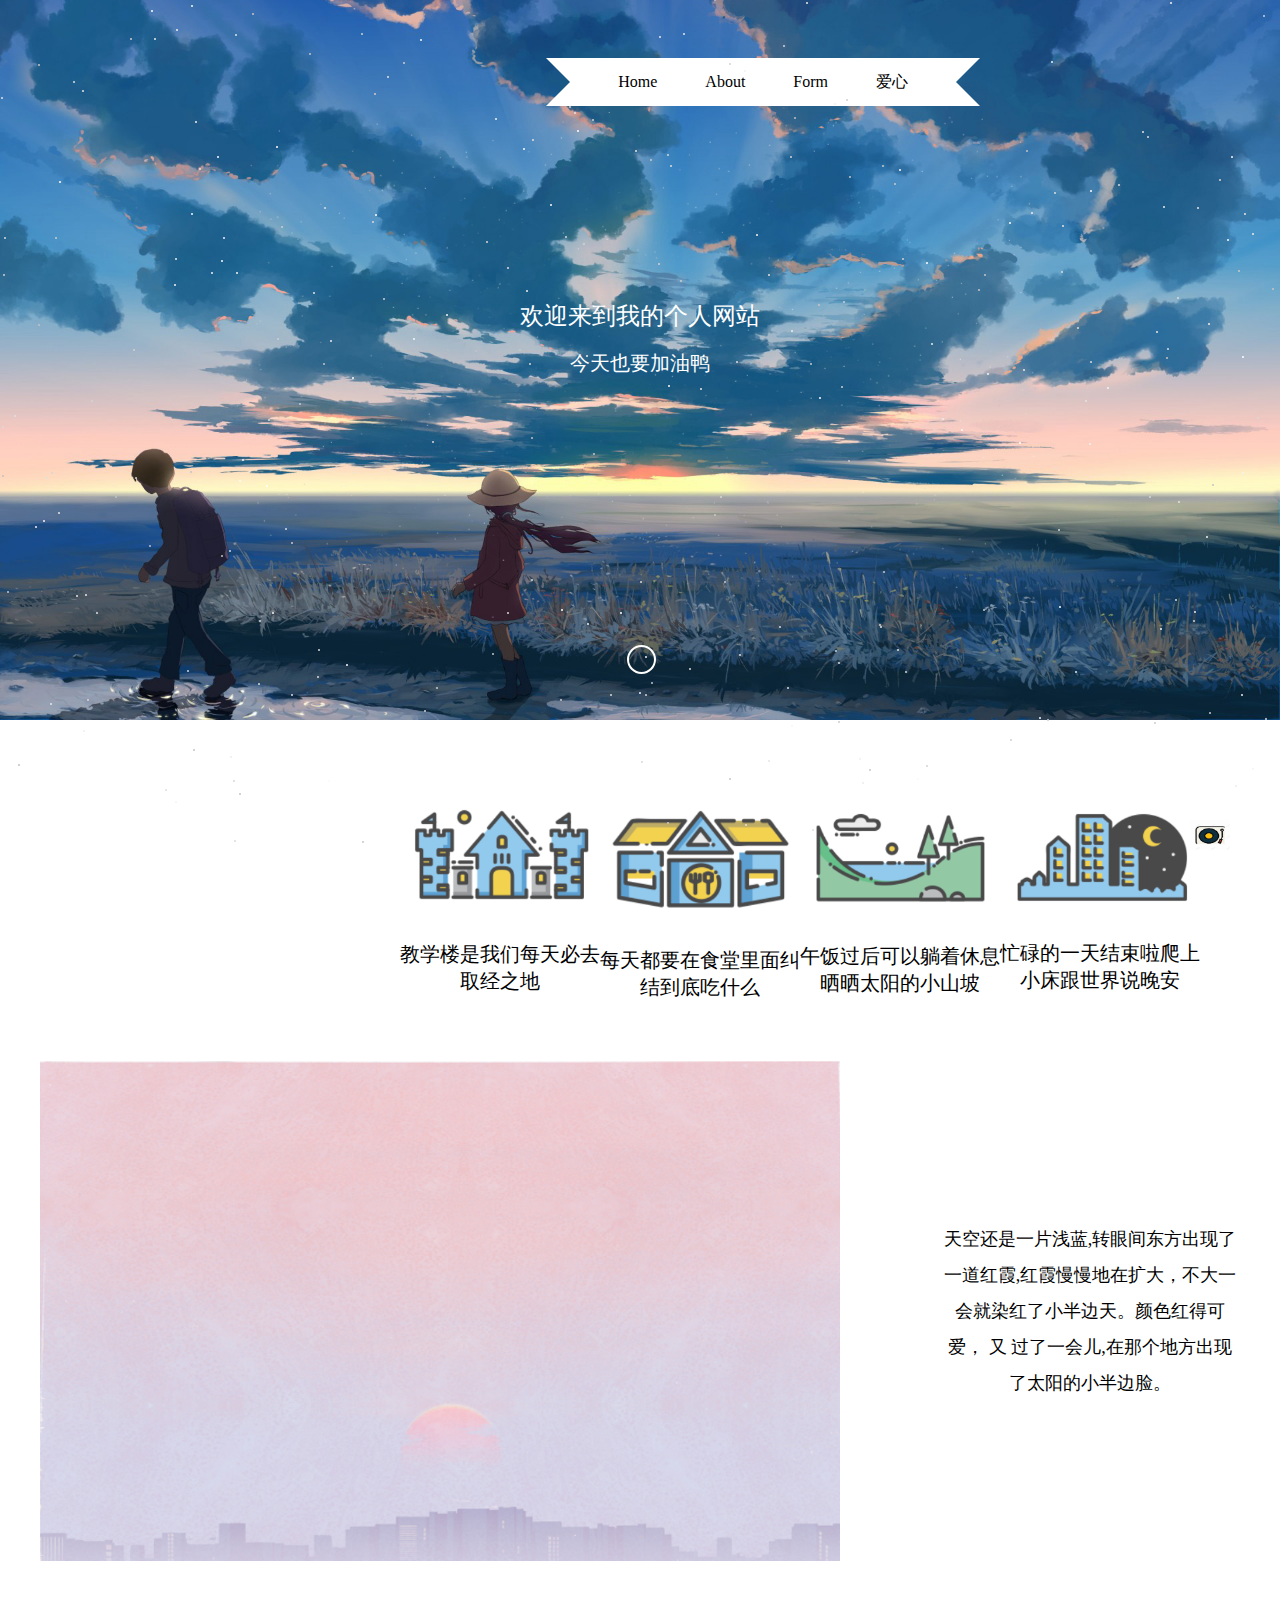
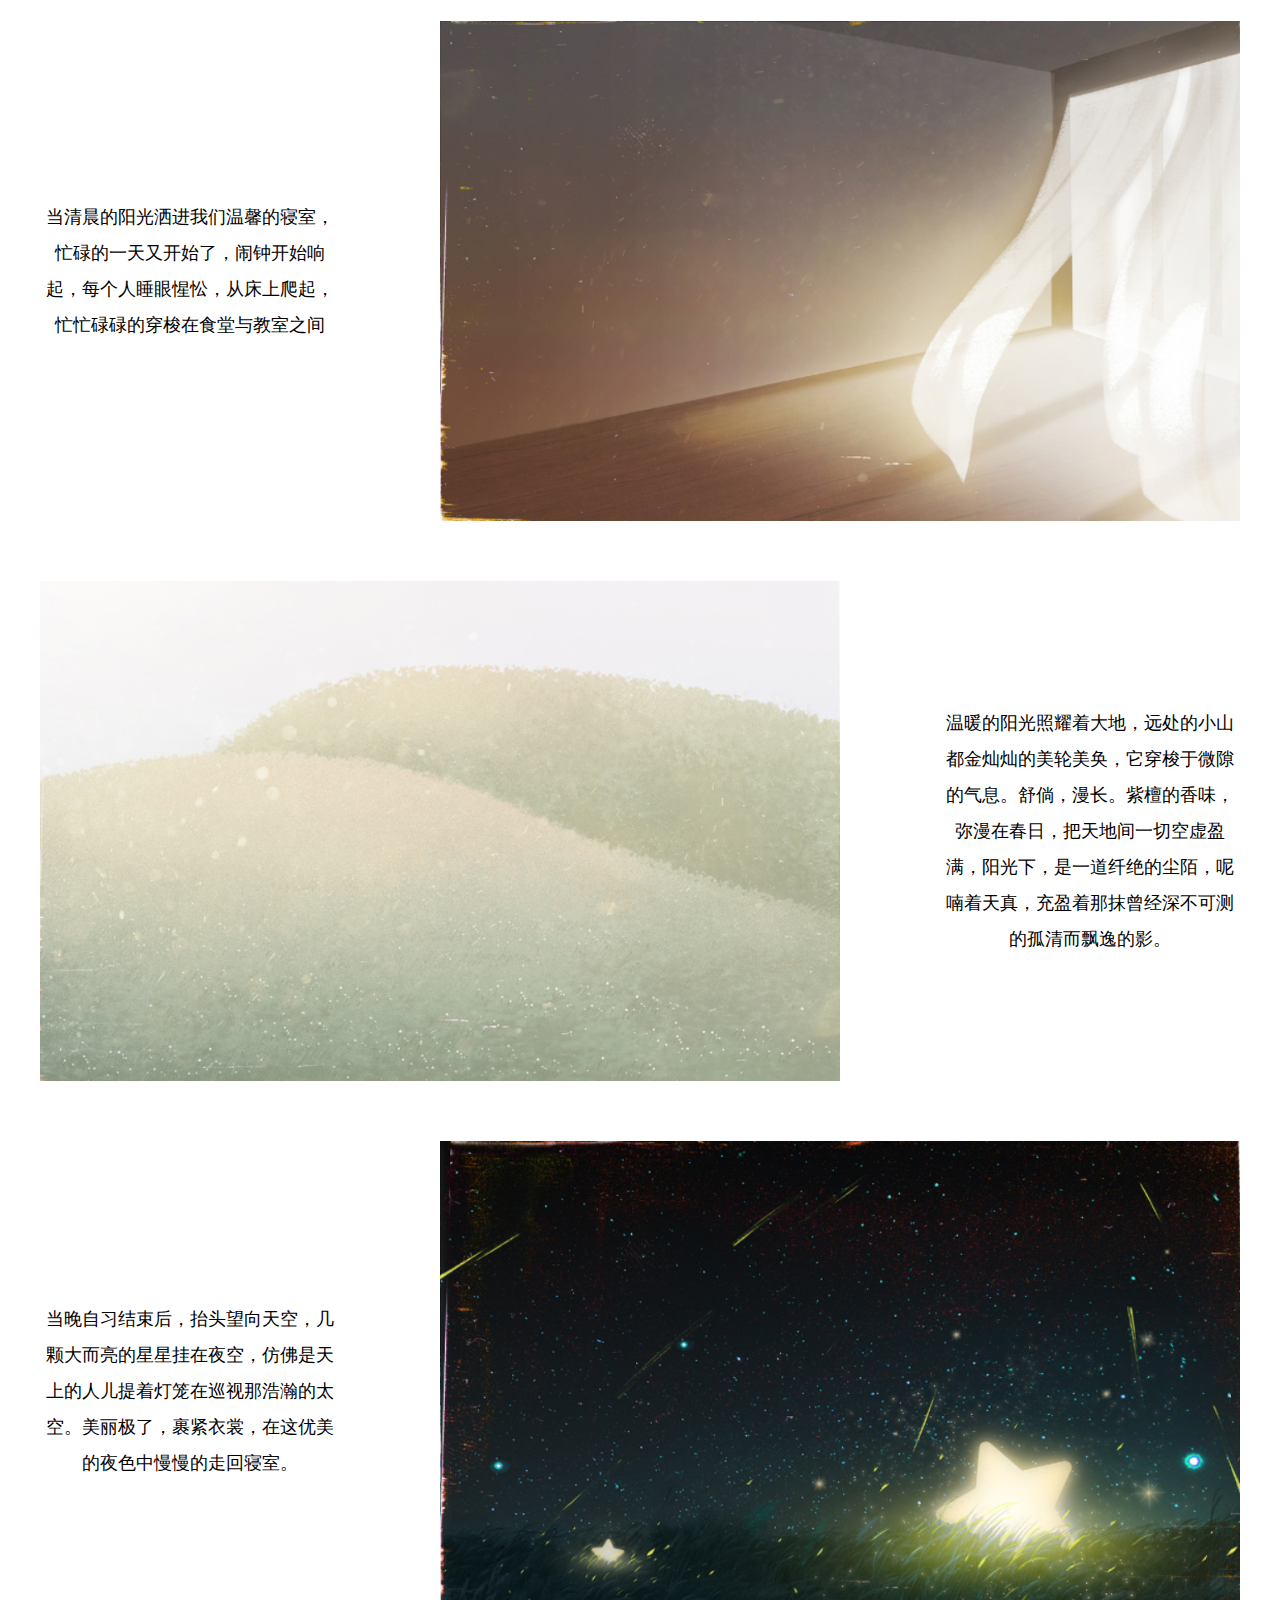
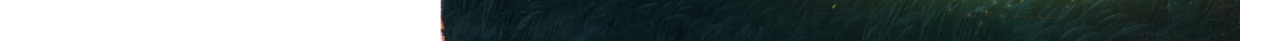
==== commit 23ecb536: "Update index.html" ====
--- a/index.html
+++ b/index.html
@@ -19,7 +19,7 @@
                 <a href='index.html'><span>Home</span></a>
                 <a href='about.html'><span>About</span></a>
                 <a href='form.html'><span>Form</span></a>
-                <a href='aixin.html'><span>爱心></span></a>
+                <a href='aixin.html'><span>爱心</span></a>
             </div>
 
         </div>
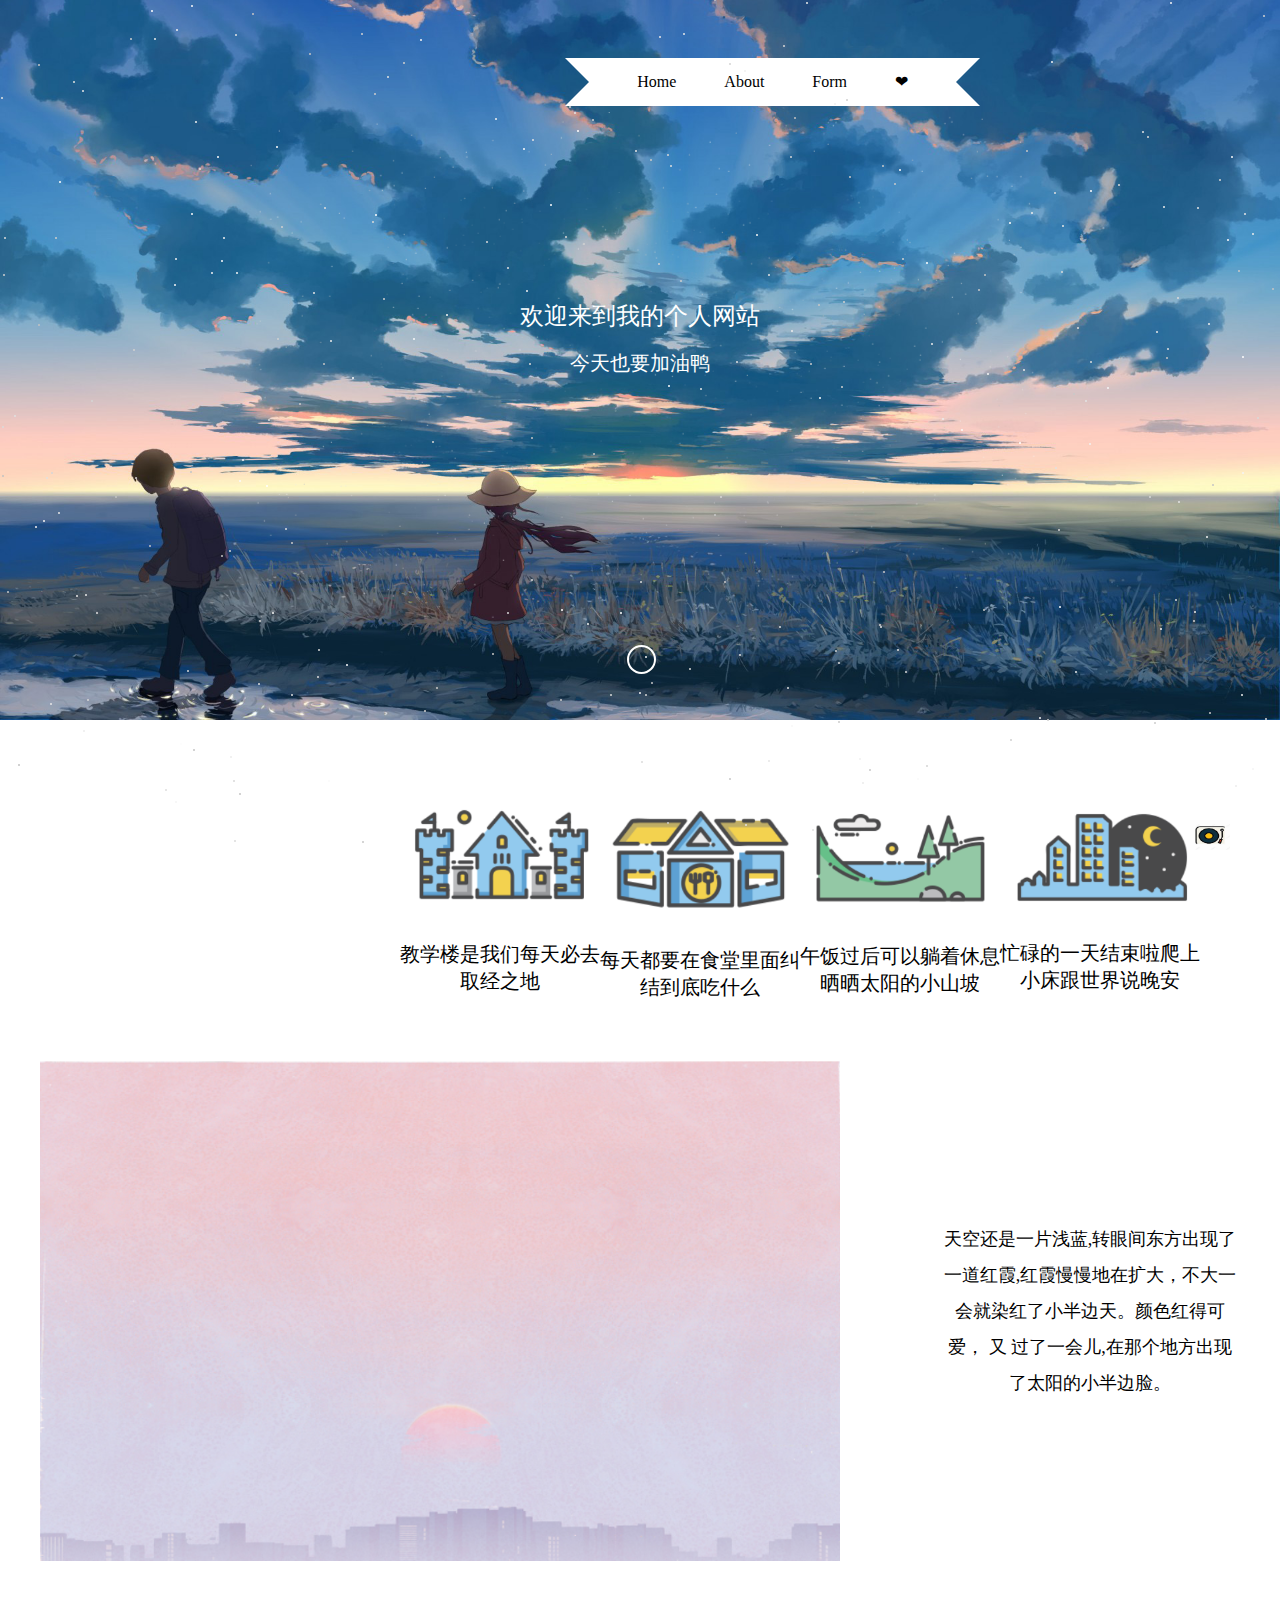
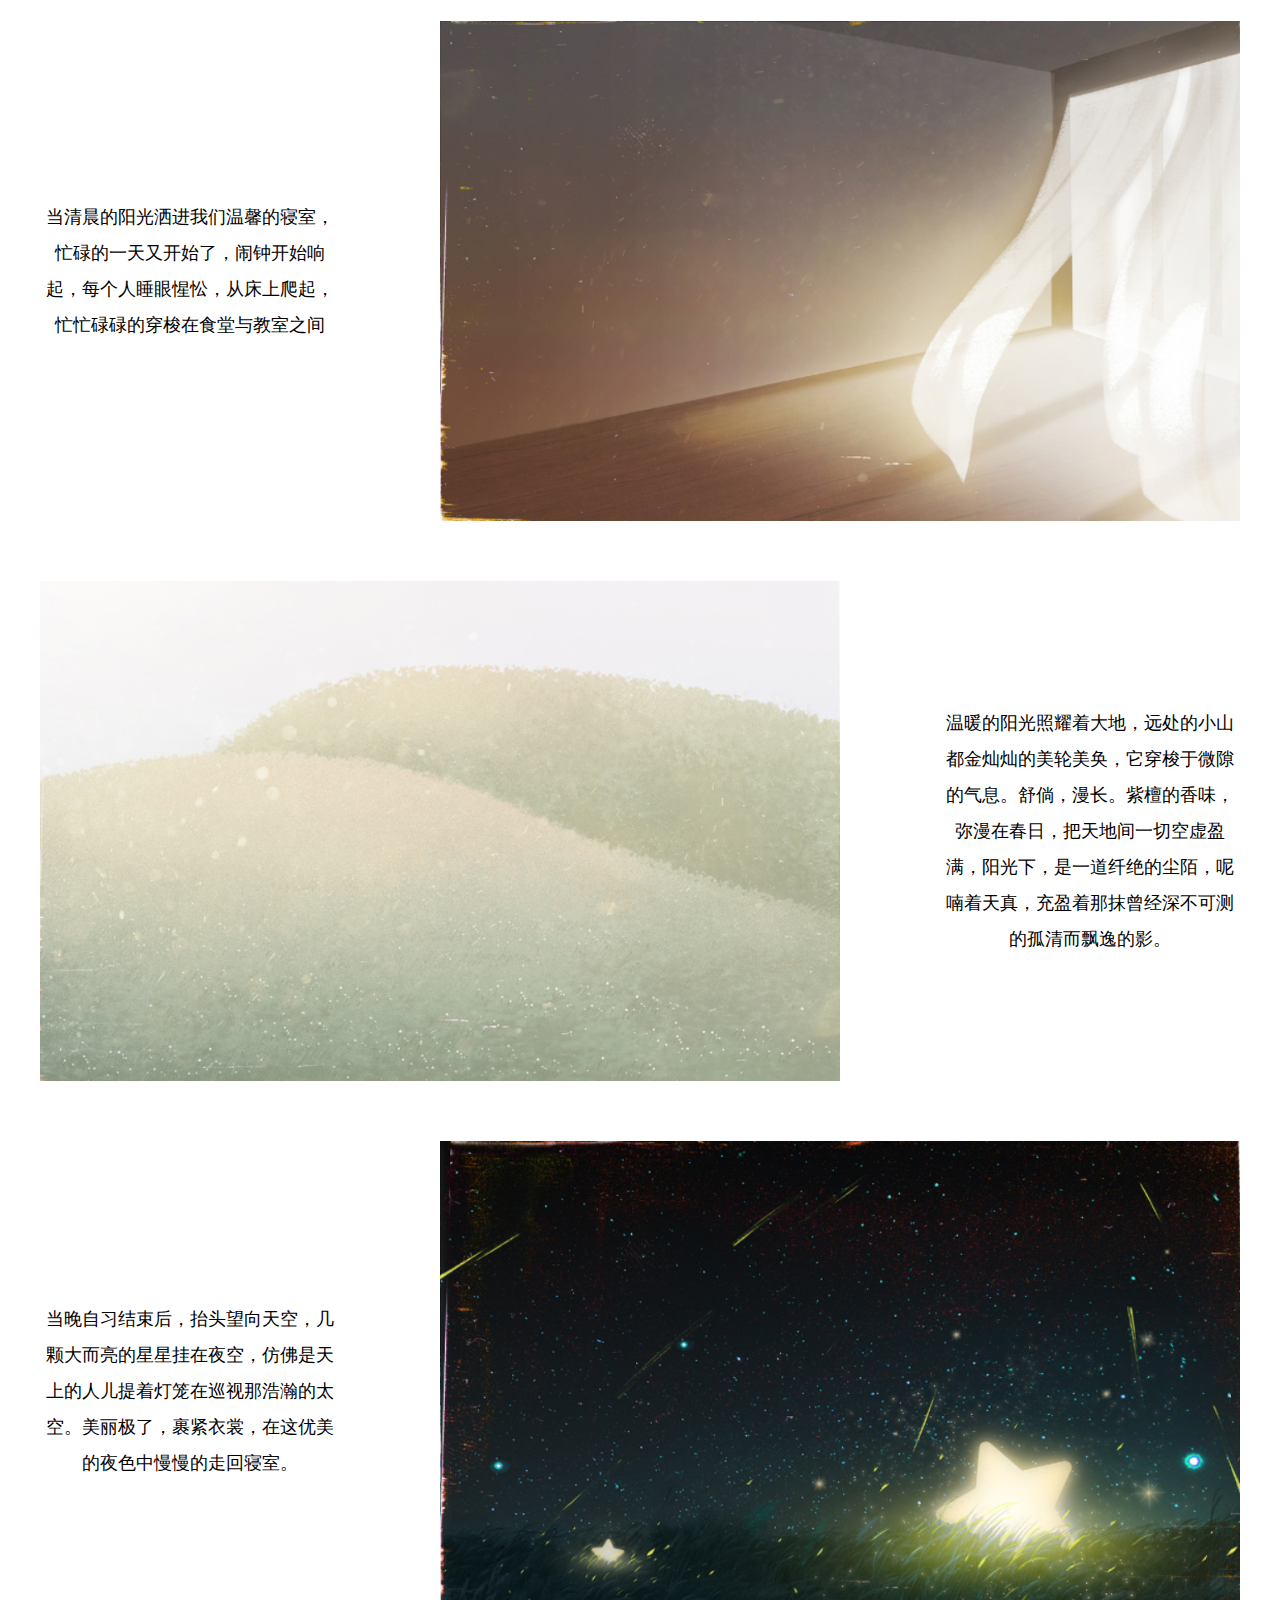
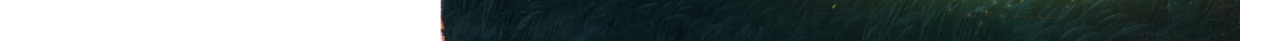
==== commit 51c9f2ff: "Update index.html" ====
--- a/index.html
+++ b/index.html
@@ -19,7 +19,7 @@
                 <a href='index.html'><span>Home</span></a>
                 <a href='about.html'><span>About</span></a>
                 <a href='form.html'><span>Form</span></a>
-                <a href='aixin.html'><span>爱心</span></a>
+                <a href='aixin.html'><span>❤</span></a>
             </div>
 
         </div>
@@ -48,7 +48,6 @@
 
             </div>
             <div class="introduce_item">
-
                 <span class="introduce_item_titles">当清晨的阳光洒进我们温馨的寝室，忙碌的一天又开始了，闹钟开始响起，每个人睡眼惺忪，从床上爬起，忙忙碌碌的穿梭在食堂与教室之间</span>
                 <img class="introduce_item_img" src="./img/imgs36.jpg" alt="">
             </div>
